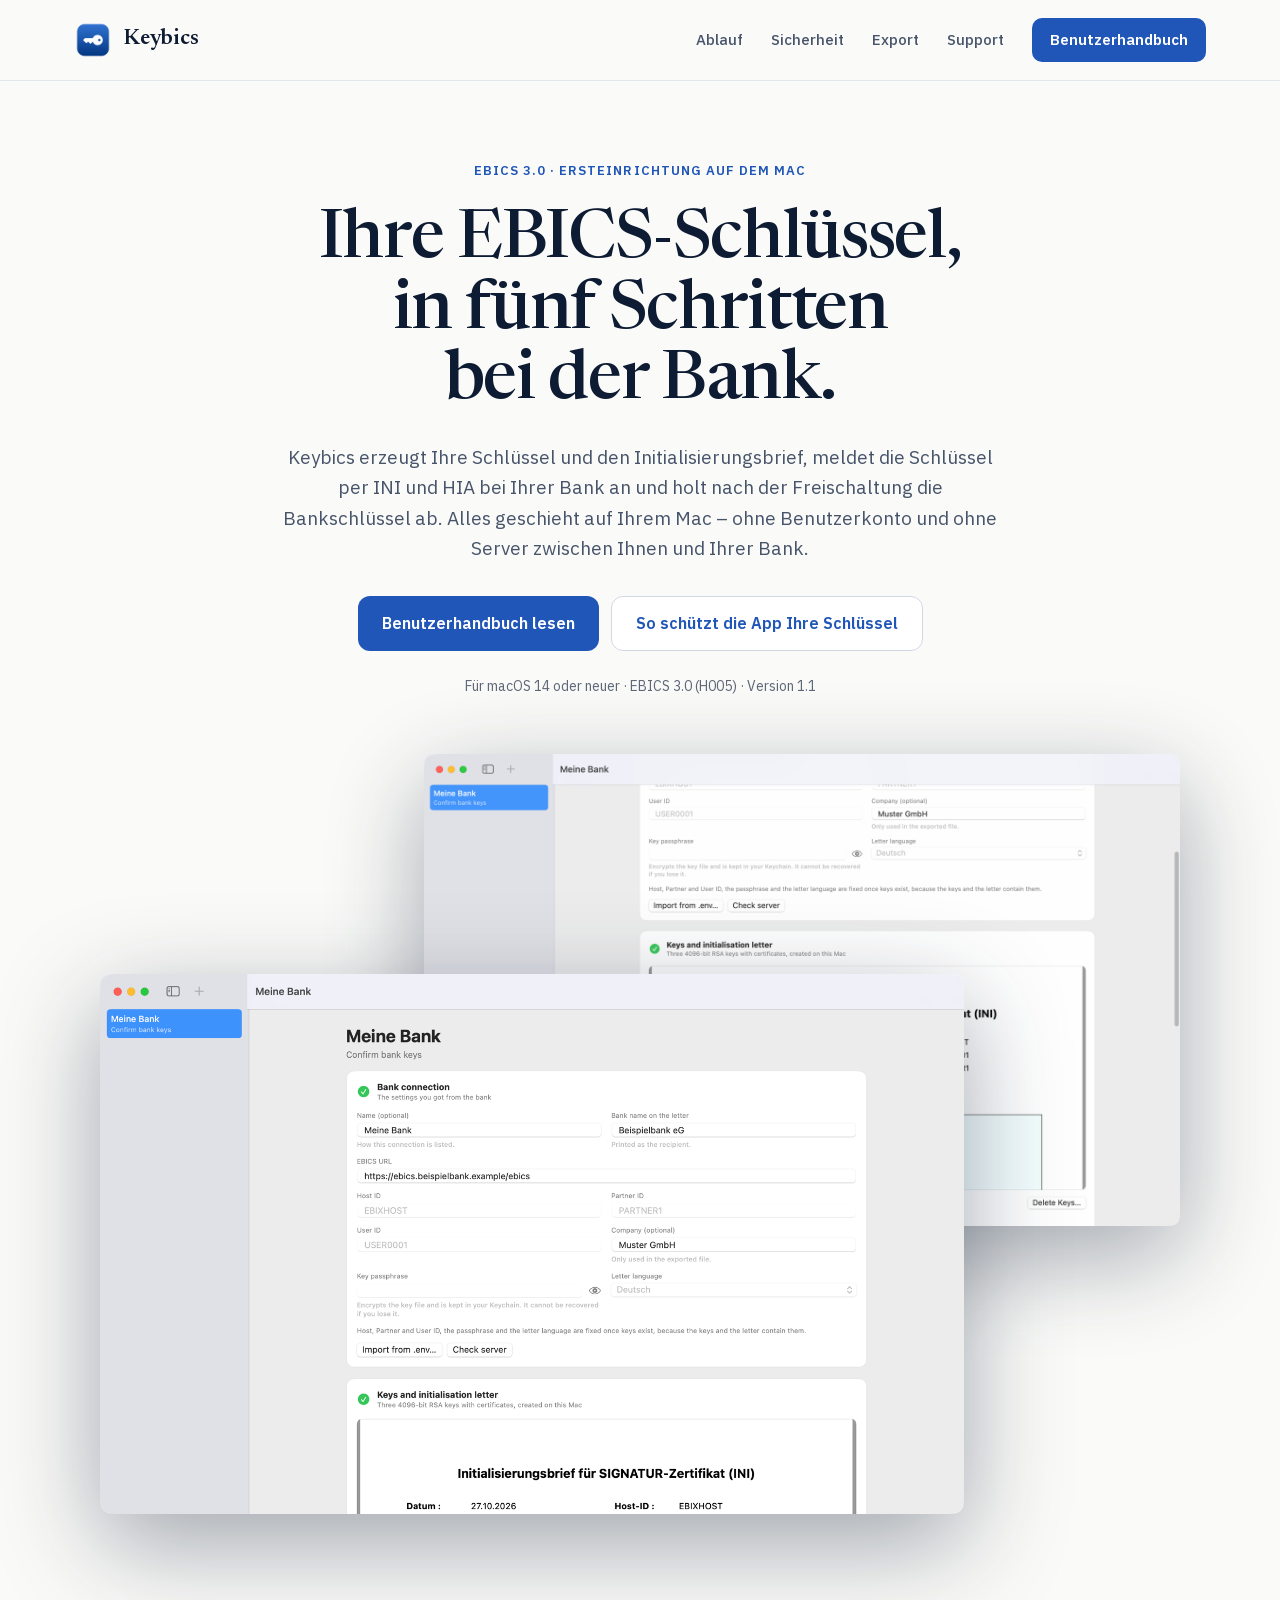
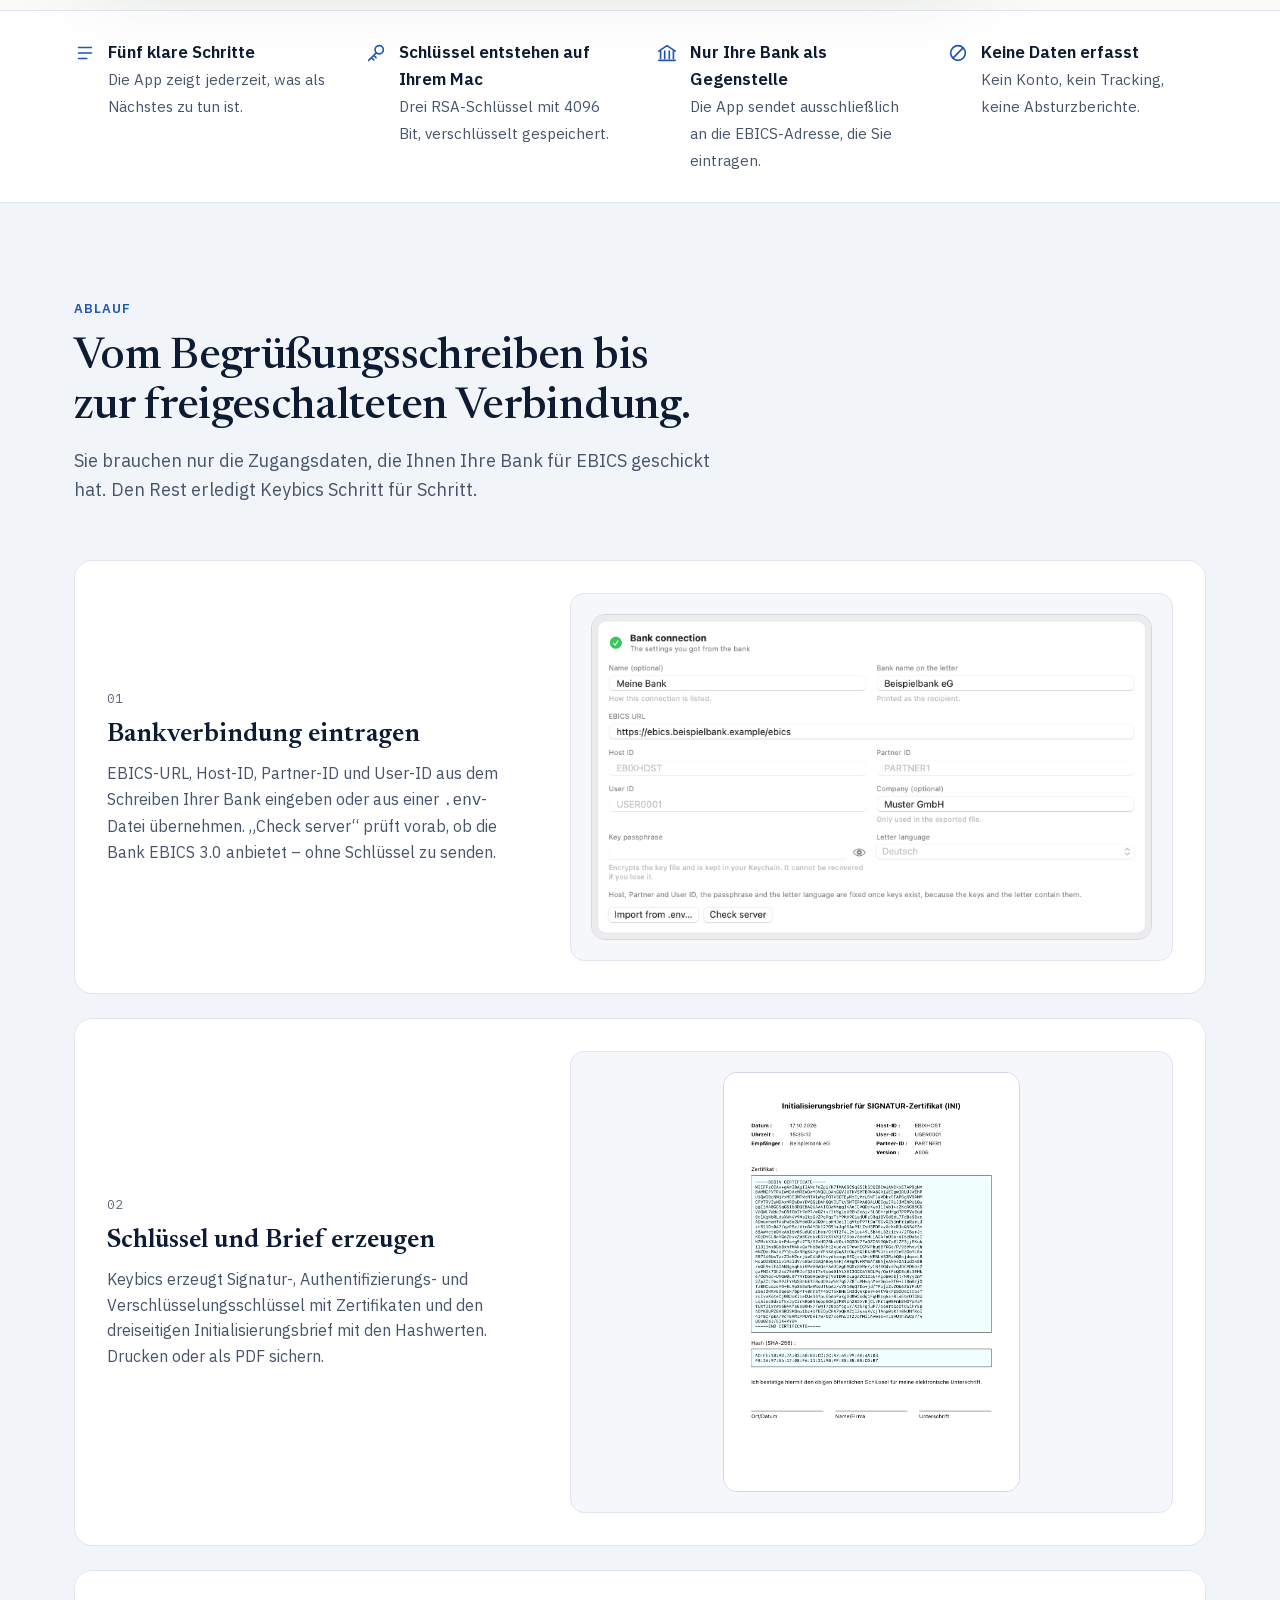
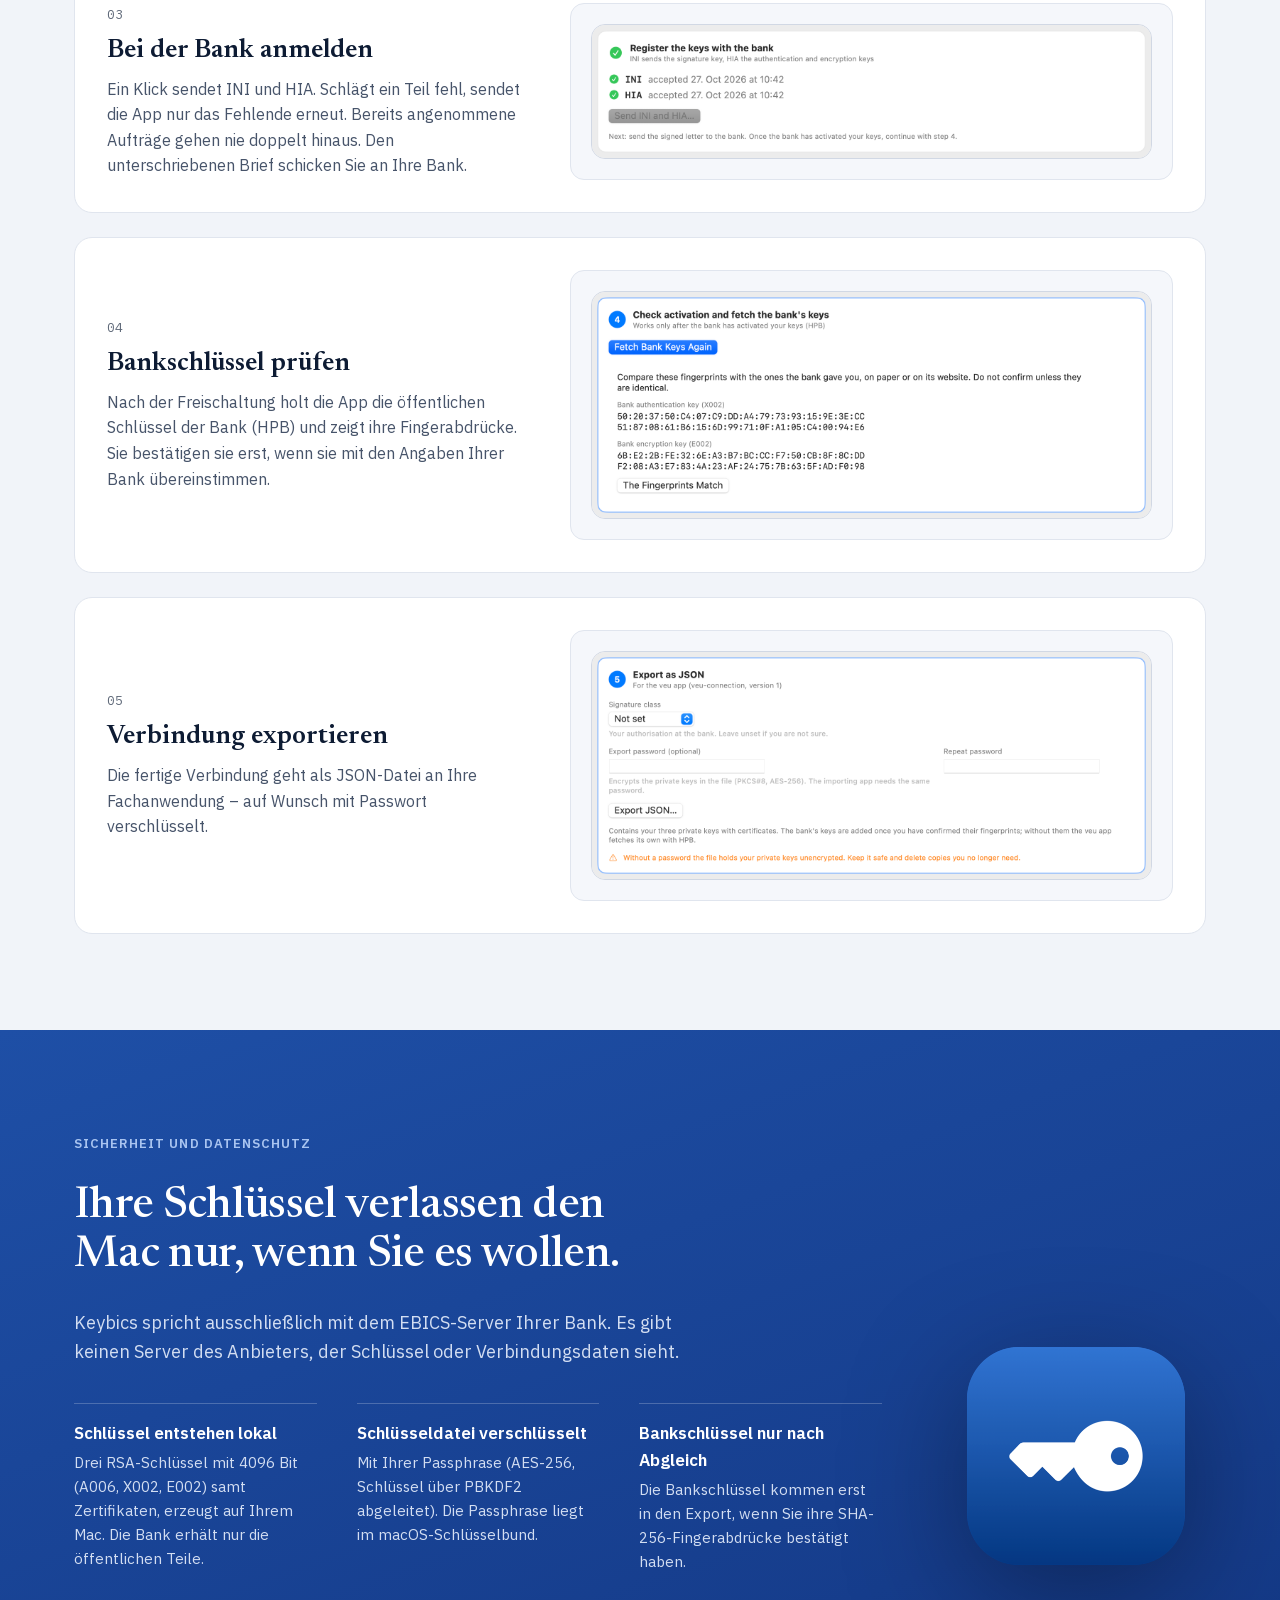
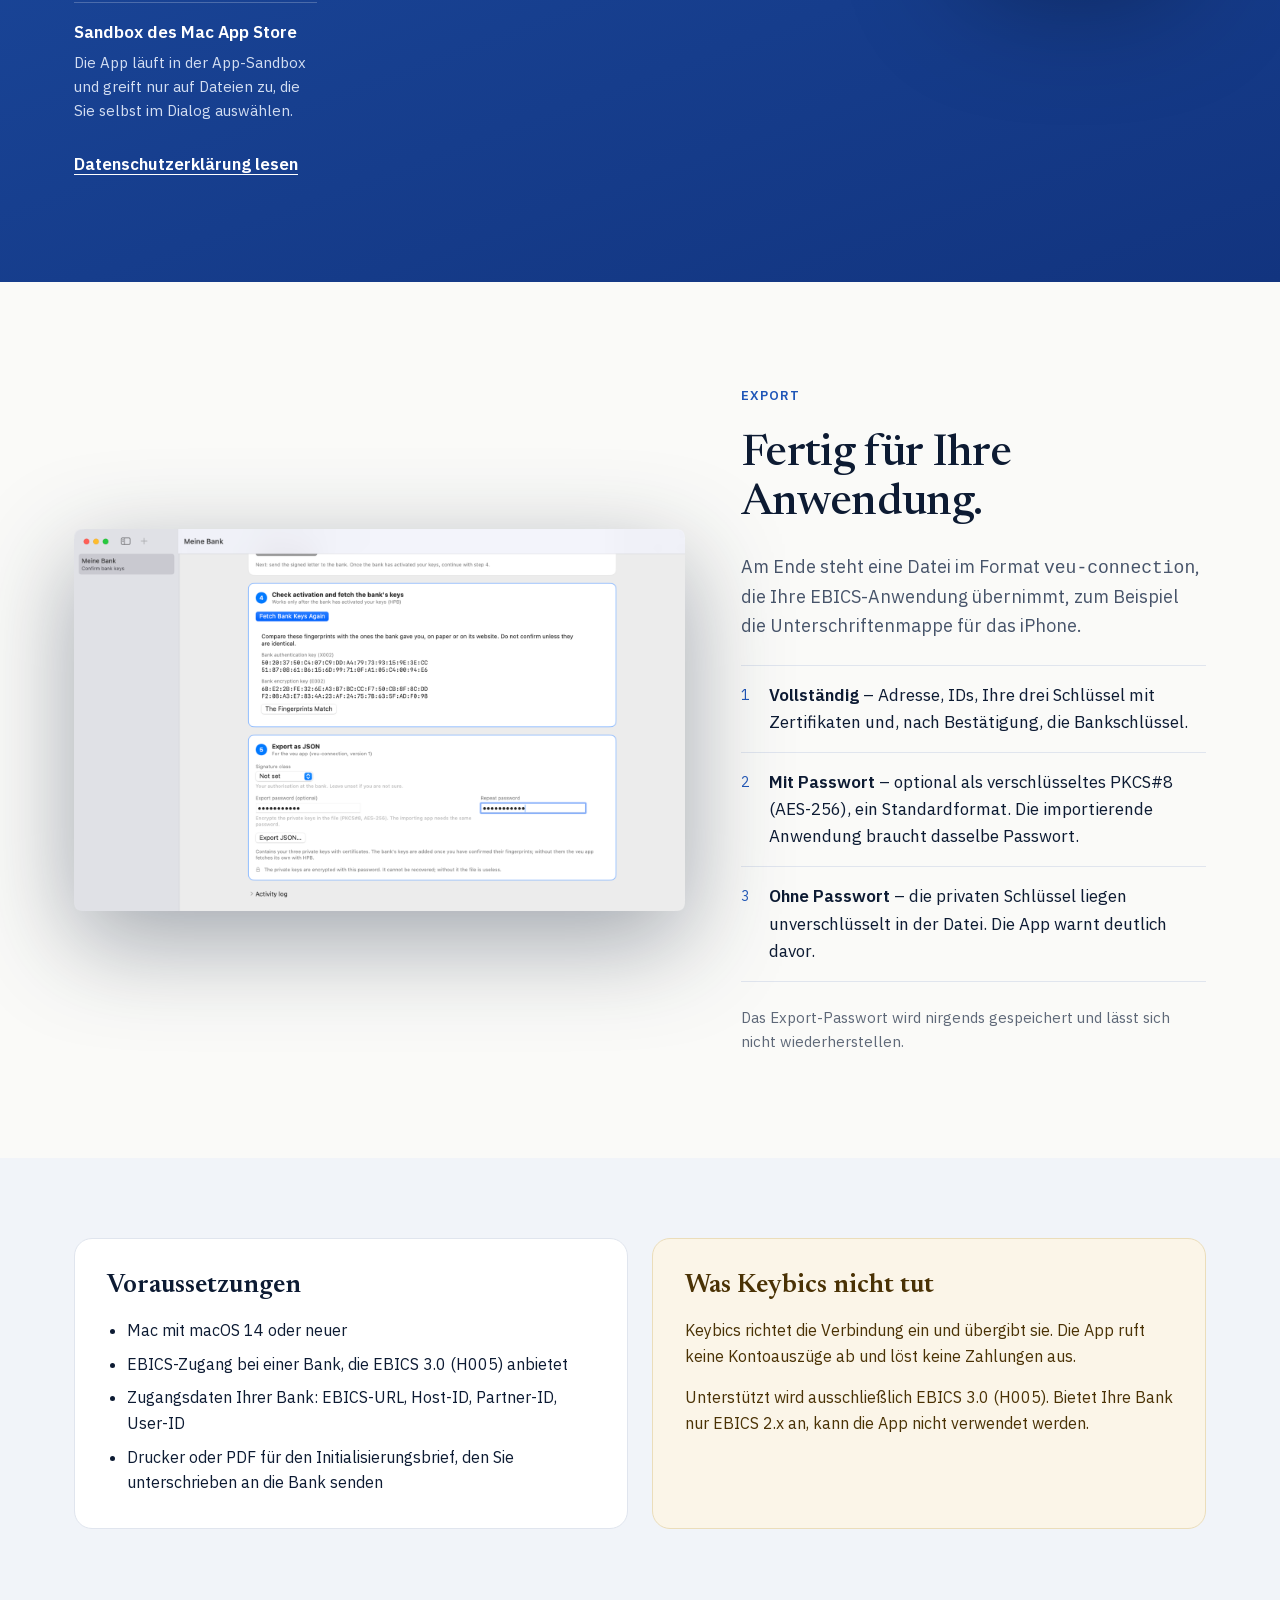
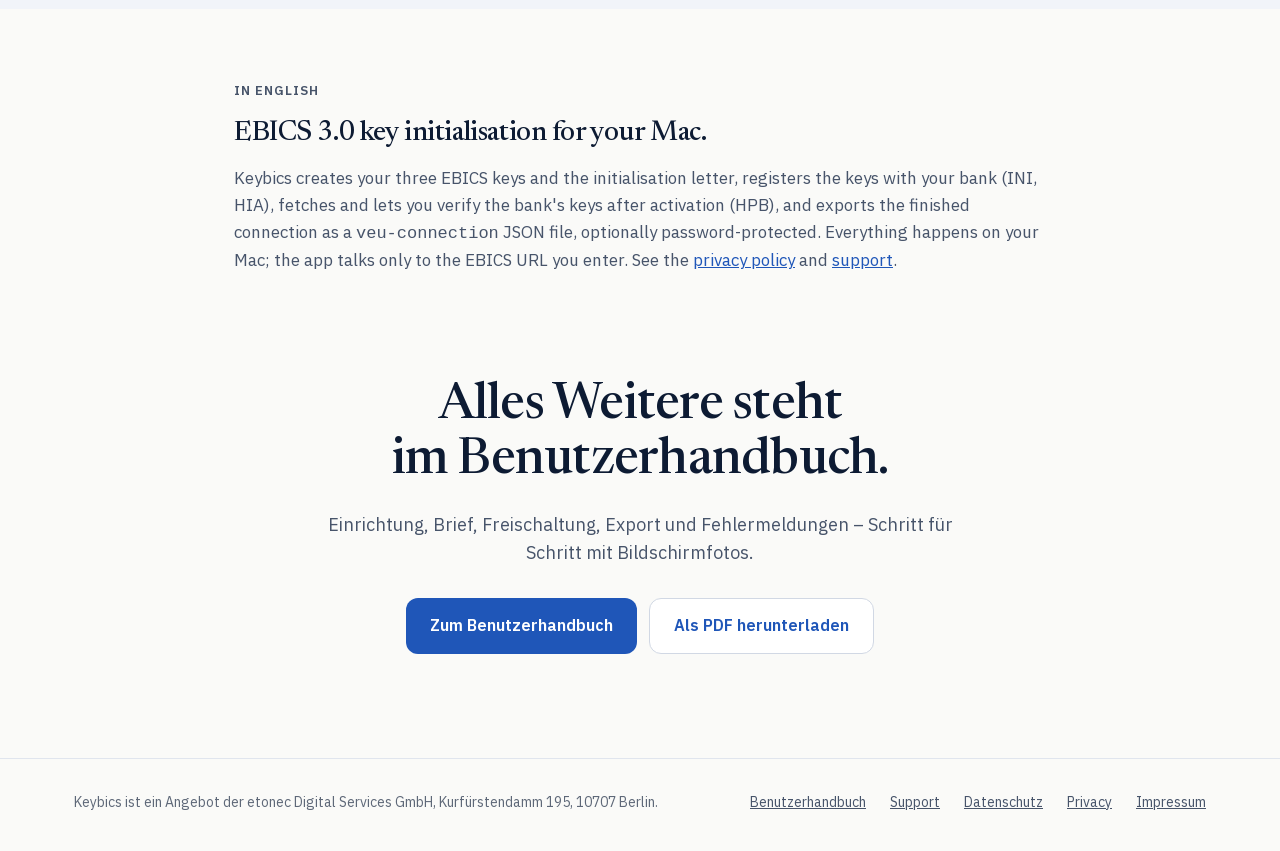
==== index.html @ 02a01c0b "Rename to Keybics, new landing page and handbook, etonec Digital Services GmbH - Hand-written landin" ====
<!doctype html>
<html lang="de">
<head>
<meta charset="utf-8">
<meta name="viewport" content="width=device-width, initial-scale=1">
<title>Keybics – EBICS-Schlüssel für Ihre Bank einrichten, auf dem Mac</title>
<meta name="description" content="Keybics richtet eine EBICS-3.0-Bankverbindung auf dem Mac ein: Schlüssel und Initialisierungsbrief erzeugen, INI und HIA senden, Bankschlüssel prüfen und die Verbindung exportieren. Ohne Benutzerkonto und ohne Anbieter-Server.">
<meta property="og:title" content="Keybics">
<meta property="og:description" content="EBICS-3.0-Schlüssel auf dem Mac einrichten – in fünf Schritten, ohne Server dazwischen.">
<meta property="og:type" content="website">
<meta property="og:image" content="images/fenster-verbindung.png">
<link rel="icon" type="image/png" href="images/icon-64.png">
<link rel="apple-touch-icon" href="images/icon-180.png">
<link rel="stylesheet" href="fonts/fonts.css">
<style>
/* Farben aus dem App-Icon (Verlauf #3274D6 → #12347F) und dem Benutzerhandbuch. */
:root {
  --bg: #FAFAF8; --bg-alt: #F1F4F9; --card: #FFFFFF; --card-inset: #F5F7FB;
  --fg: #0D1B33; --muted: #47546A; --subtle: #5E6878;
  --accent: #1F56B8; --accent-fg: #FFFFFF;
  --rule: #E0E5EE; --rule-strong: #D1D8E4;
  --band: #12347F; --band-2: #1E4FA6; --band-fg: #FFFFFF; --band-muted: #D3DEF2; --band-eyebrow: #A9C4F0;
  --warn-bg: #FBF5E8; --warn-border: #EBDDBA; --warn-fg: #4A3205;
  --shadow: rgba(13, 27, 51, 0.38);
  --display: "Newsreader", Georgia, "Times New Roman", serif;
  --body: "IBM Plex Sans", -apple-system, "Helvetica Neue", Arial, sans-serif;
  --mono: "IBM Plex Mono", ui-monospace, Menlo, monospace;
}
@media (prefers-color-scheme: dark) { :root:not([data-theme="light"]) {
  --bg: #0E131B; --bg-alt: #121A26; --card: #161E2A; --card-inset: #1A2331;
  --fg: #E7EAF0; --muted: #9BA6B7; --subtle: #8893A4;
  --accent: #8DB2F2; --accent-fg: #0D1B33;
  --rule: #263041; --rule-strong: #323D50;
  --band: #0F2350; --band-2: #16336F; --band-fg: #FFFFFF; --band-muted: #C3D0E6; --band-eyebrow: #8DB2F2;
  --warn-bg: #3A2F14; --warn-border: #574620; --warn-fg: #E8C87A;
  --shadow: rgba(0, 0, 0, 0.65); color-scheme: dark;
} }
:root[data-theme="dark"] {
  --bg: #0E131B; --bg-alt: #121A26; --card: #161E2A; --card-inset: #1A2331;
  --fg: #E7EAF0; --muted: #9BA6B7; --subtle: #8893A4;
  --accent: #8DB2F2; --accent-fg: #0D1B33;
  --rule: #263041; --rule-strong: #323D50;
  --band: #0F2350; --band-2: #16336F; --band-fg: #FFFFFF; --band-muted: #C3D0E6; --band-eyebrow: #8DB2F2;
  --warn-bg: #3A2F14; --warn-border: #574620; --warn-fg: #E8C87A;
  --shadow: rgba(0, 0, 0, 0.65); color-scheme: dark;
}
* { box-sizing: border-box; }
html { scroll-behavior: smooth; }
body { margin: 0; background: var(--bg); color: var(--fg); font-family: var(--body); font-size: 17px; line-height: 1.6; -webkit-font-smoothing: antialiased; }
a { color: var(--accent); }
img { max-width: 100%; height: auto; }
.wrap { max-width: 1180px; margin: 0 auto; padding-inline: 24px; }
.eyebrow { margin: 0; font-size: 13px; font-weight: 600; letter-spacing: .08em; text-transform: uppercase; color: var(--accent); }
h1, h2, h3 { font-family: var(--display); text-wrap: balance; margin: 0; }
h2 { font-weight: 500; font-size: clamp(30px, 3.6vw, 44px); line-height: 1.12; letter-spacing: -.015em; }
.lead { margin: 0; font-size: 18px; color: var(--muted); max-width: 36em; }
.btn { display: inline-flex; align-items: center; min-height: 52px; padding: 14px 24px; border-radius: 12px; font-weight: 600; font-size: 16px; text-decoration: none; }
.btn-primary { background: var(--accent); color: var(--accent-fg); }
.btn-primary:hover { filter: brightness(1.12); }
.btn-secondary { background: var(--card); color: var(--accent); border: 1px solid var(--rule-strong); }
.btn-secondary:hover { border-color: var(--accent); }
.window { display: block; width: 100%; filter: drop-shadow(0 30px 50px var(--shadow)); }
.frame { display: block; width: 100%; border-radius: 14px; border: 1px solid var(--rule-strong); background: var(--card); }

/* Kopfzeile */
.site-header { border-bottom: 1px solid var(--rule); }
.site-header .wrap { display: flex; flex-wrap: wrap; align-items: center; justify-content: space-between; gap: 12px 32px; padding-block: 18px; }
.brand { display: flex; align-items: center; gap: 12px; text-decoration: none; color: var(--fg); font-family: var(--display); font-weight: 600; font-size: 22px; letter-spacing: -.01em; }
.brand img { width: 38px; height: 38px; }
.site-nav { display: flex; flex-wrap: wrap; align-items: center; gap: 8px 28px; font-size: 15px; font-weight: 500; }
.site-nav a { color: var(--muted); text-decoration: none; }
.site-nav a:hover { color: var(--fg); }
.site-nav .btn { min-height: 44px; padding: 10px 18px; border-radius: 10px; font-size: 15px; color: var(--accent-fg); }

/* Einstieg */
.hero .wrap { display: flex; flex-direction: column; align-items: center; text-align: center; gap: 56px; padding-block: 80px 96px; }
.hero-text { display: flex; flex-direction: column; align-items: center; gap: 24px; width: 100%; max-width: 820px; min-width: 0; }
.hero h1 { font-weight: 500; font-size: clamp(34px, 5.6vw, 68px); overflow-wrap: break-word; hyphens: auto; line-height: 1.04; letter-spacing: -.02em; }
.hero .lead { font-size: 19px; max-width: 38em; }
.actions { display: flex; flex-wrap: wrap; justify-content: center; gap: 12px; padding-top: 8px; }
.meta { margin: 0; font-size: 14px; color: var(--subtle); }
.windows { position: relative; width: 100%; max-width: 1080px; aspect-ratio: 1080 / 760; }
.windows img { position: absolute; }
.windows .back { right: 0; top: 0; width: 70%; opacity: .97; }
.windows .front { left: 0; bottom: 0; width: 80%; }

/* Vorteile */
.facts { background: var(--card); border-block: 1px solid var(--rule); }
.facts .wrap { display: grid; grid-template-columns: repeat(auto-fit, minmax(220px, 1fr)); gap: 20px 32px; padding-block: 28px; }
.fact { display: flex; gap: 12px; align-items: flex-start; }
.fact svg { flex: none; margin-top: 3px; color: var(--accent); }
.fact strong { display: block; font-weight: 600; }
.fact span { font-size: 15px; color: var(--muted); }

/* Ablauf */
.steps { background: var(--bg-alt); }
.steps .wrap { display: flex; flex-direction: column; gap: 56px; padding-block: 96px; }
.section-head { display: flex; flex-direction: column; gap: 14px; max-width: 680px; }
.step-list { display: flex; flex-direction: column; gap: 24px; margin: 0; padding: 0; list-style: none; }
.step { display: flex; flex-wrap: wrap; gap: 28px 48px; align-items: center; background: var(--card); border: 1px solid var(--rule); border-radius: 18px; padding: 32px; }
.step-text { flex: 1 1 300px; min-width: 0; display: flex; flex-direction: column; gap: 10px; }
.step-num { font-family: var(--mono); font-size: 13px; color: var(--subtle); }
.step h3 { font-weight: 600; font-size: 26px; line-height: 1.2; }
.step p { margin: 0; color: var(--muted); font-size: 16px; }
.step-shot { flex: 1.6 1 420px; min-width: 0; background: var(--card-inset); border: 1px solid var(--rule); border-radius: 14px; padding: 20px; }
.step-shot.portrait { display: flex; justify-content: center; }
.step-shot.portrait img { max-height: 420px; width: auto; }

/* Sicherheit */
.security { background: linear-gradient(160deg, var(--band-2), var(--band)); color: var(--band-fg); }
.security .wrap { display: flex; flex-wrap: wrap; align-items: center; gap: 64px; padding-block: 104px; }
.security .eyebrow { color: var(--band-eyebrow); }
.security .lead { color: var(--band-muted); }
.security-text { flex: 1 1 560px; min-width: 0; display: flex; flex-direction: column; gap: 28px; }
.points { display: grid; grid-template-columns: repeat(auto-fit, minmax(240px, 1fr)); gap: 28px 40px; padding-top: 8px; }
.points div { border-top: 1px solid rgba(255, 255, 255, .22); padding-top: 16px; }
.points strong { display: block; font-weight: 600; font-size: 17px; }
.points span { display: block; font-size: 15px; color: var(--band-muted); padding-top: 4px; }
.security a { color: var(--band-fg); font-weight: 600; text-underline-offset: 4px; }
.emblem { flex: 0 1 260px; min-width: 0; margin: 0 auto; }
.emblem img { display: block; width: 100%; max-width: 260px; filter: drop-shadow(0 30px 60px rgba(0, 0, 0, .35)); }

/* Export */
.export .wrap { display: flex; flex-wrap: wrap-reverse; align-items: center; gap: 56px; padding-block: 104px; }
.export-text { flex: 1 1 400px; min-width: 0; display: flex; flex-direction: column; gap: 24px; }
.export-visual { flex: 1.4 1 520px; min-width: 0; }
.list { margin: 0; padding: 0; list-style: none; border-top: 1px solid var(--rule); }
.list li { display: flex; gap: 20px; padding: 16px 0; border-bottom: 1px solid var(--rule); }
.list li > span:first-child { font-family: var(--mono); font-size: 14px; color: var(--accent); padding-top: 2px; }
.list strong { font-weight: 600; }
.note { margin: 0; font-size: 15px; color: var(--subtle); }

/* Stand */
.status { background: var(--bg-alt); }
.status .wrap { display: grid; grid-template-columns: repeat(auto-fit, minmax(320px, 1fr)); gap: 24px; padding-block: 80px; }
.box { background: var(--card); border: 1px solid var(--rule); border-radius: 18px; padding: 32px; display: flex; flex-direction: column; gap: 16px; }
.box h2 { font-weight: 600; font-size: 26px; line-height: 1.2; letter-spacing: 0; }
.box ul { margin: 0; padding-left: 20px; display: flex; flex-direction: column; gap: 8px; font-size: 16px; }
.box p { margin: 0; font-size: 16px; }
.box.warn { background: var(--warn-bg); border-color: var(--warn-border); color: var(--warn-fg); }

/* English */
.english .wrap { display: flex; flex-direction: column; gap: 16px; padding-block: 72px 0; max-width: 860px; }
.english h2 { font-size: 28px; }
.english p { margin: 0; color: var(--muted); }

/* Abschluss */
.closing .wrap { display: flex; flex-direction: column; align-items: center; text-align: center; gap: 22px; padding-block: 104px; }
.closing h2 { font-size: clamp(30px, 4vw, 50px); line-height: 1.1; max-width: 18em; }

/* Fußzeile */
.site-footer { border-top: 1px solid var(--rule); }
.site-footer .wrap { display: flex; flex-wrap: wrap; justify-content: space-between; gap: 16px 32px; padding-block: 32px 40px; font-size: 14px; color: var(--subtle); }
.site-footer nav { display: flex; flex-wrap: wrap; gap: 8px 24px; }
.site-footer a { color: var(--muted); }

@media (max-width: 560px) {
  .hero .wrap { padding-block: 48px 64px; }
  .steps .wrap, .security .wrap, .export .wrap, .closing .wrap { padding-block: 72px; }
  .step { padding: 22px; }
  .step-shot { padding: 12px; }
  .windows { aspect-ratio: auto; }
  .windows .back { display: none; }
  .windows .front { position: static; width: 100%; }
}
</style>
</head>
<body>

<header class="site-header">
<div class="wrap">
<a class="brand" href="#top"><img src="images/icon-180.png" width="38" height="38" alt="">Keybics</a>
<nav class="site-nav" aria-label="Hauptnavigation">
<a href="#ablauf">Ablauf</a>
<a href="#sicherheit">Sicherheit</a>
<a href="#export">Export</a>
<a href="support.html">Support</a>
<a class="btn btn-primary" href="benutzerhandbuch.html">Benutzerhandbuch</a>
</nav>
</div>
</header>

<main id="top">

<section class="hero">
<div class="wrap">
<div class="hero-text">
<p class="eyebrow">EBICS 3.0 · Ersteinrichtung auf dem Mac</p>
<h1>Ihre EBICS-Schlüssel, in fünf Schritten bei der Bank.</h1>
<p class="lead">Keybics erzeugt Ihre Schlüssel und den Initialisierungsbrief, meldet die Schlüssel per INI und HIA bei Ihrer Bank an und holt nach der Freischaltung die Bankschlüssel ab. Alles geschieht auf Ihrem Mac – ohne Benutzerkonto und ohne Server zwischen Ihnen und Ihrer Bank.</p>
<div class="actions">
<a class="btn btn-primary" href="benutzerhandbuch.html">Benutzerhandbuch lesen</a>
<a class="btn btn-secondary" href="#sicherheit">So schützt die App Ihre Schlüssel</a>
</div>
<p class="meta">Für macOS 14 oder neuer · EBICS 3.0 (H005) · Version 1.1</p>
</div>
<div class="windows">
<img class="window back" src="images/fenster-brief.png" width="1600" height="1000" alt="Keybics mit der Vorschau des Initialisierungsbriefs">
<img class="window front" src="images/fenster-verbindung.png" width="1600" height="1000" alt="Keybics: Bankverbindung mit EBICS-URL, Host-ID, Partner-ID und User-ID">
</div>
</div>
</section>

<section class="facts" aria-label="Kurz gesagt">
<div class="wrap">
<div class="fact">
<svg width="22" height="22" viewBox="0 0 24 24" aria-hidden="true"><path d="M5 6h14M5 12h14M5 18h9" fill="none" stroke="currentColor" stroke-width="1.8" stroke-linecap="round"/></svg>
<div><strong>Fünf klare Schritte</strong><span>Die App zeigt jederzeit, was als Nächstes zu tun ist.</span></div>
</div>
<div class="fact">
<svg width="22" height="22" viewBox="0 0 24 24" aria-hidden="true"><circle cx="15.5" cy="8.5" r="4.5" fill="none" stroke="currentColor" stroke-width="1.8"/><path d="M12.3 11.7 4 20M7 17l2.5 2.5M9.5 14.5 12 17" fill="none" stroke="currentColor" stroke-width="1.8" stroke-linecap="round"/></svg>
<div><strong>Schlüssel entstehen auf Ihrem Mac</strong><span>Drei RSA-Schlüssel mit 4096 Bit, verschlüsselt gespeichert.</span></div>
</div>
<div class="fact">
<svg width="22" height="22" viewBox="0 0 24 24" aria-hidden="true"><path d="M3 10 12 4l9 6M5 10v8M9.5 10v8M14.5 10v8M19 10v8M3 20h18" fill="none" stroke="currentColor" stroke-width="1.8" stroke-linecap="round" stroke-linejoin="round"/></svg>
<div><strong>Nur Ihre Bank als Gegenstelle</strong><span>Die App sendet ausschließlich an die EBICS-Adresse, die Sie eintragen.</span></div>
</div>
<div class="fact">
<svg width="22" height="22" viewBox="0 0 24 24" aria-hidden="true"><circle cx="12" cy="12" r="8" fill="none" stroke="currentColor" stroke-width="1.8"/><path d="M6.5 17.5l11-11" stroke="currentColor" stroke-width="1.8" stroke-linecap="round"/></svg>
<div><strong>Keine Daten erfasst</strong><span>Kein Konto, kein Tracking, keine Absturzberichte.</span></div>
</div>
</div>
</section>

<section class="steps" id="ablauf">
<div class="wrap">
<div class="section-head">
<p class="eyebrow">Ablauf</p>
<h2>Vom Begrüßungsschreiben bis zur freigeschalteten Verbindung.</h2>
<p class="lead">Sie brauchen nur die Zugangsdaten, die Ihnen Ihre Bank für EBICS geschickt hat. Den Rest erledigt Keybics Schritt für Schritt.</p>
</div>
<ol class="step-list">
<li class="step">
<div class="step-text">
<div class="step-num">01</div>
<h3>Bankverbindung eintragen</h3>
<p>EBICS-URL, Host-ID, Partner-ID und User-ID aus dem Schreiben Ihrer Bank eingeben oder aus einer <code>.env</code>-Datei übernehmen. „Check server“ prüft vorab, ob die Bank EBICS 3.0 anbietet – ohne Schlüssel zu senden.</p>
</div>
<div class="step-shot"><img class="frame" src="img/schritt1-verbindung.png" width="1574" height="912" loading="lazy" alt="Schritt 1: Bankverbindung mit den Zugangsdaten"></div>
</li>
<li class="step">
<div class="step-text">
<div class="step-num">02</div>
<h3>Schlüssel und Brief erzeugen</h3>
<p>Keybics erzeugt Signatur-, Authentifizierungs- und Verschlüsselungsschlüssel mit Zertifikaten und den dreiseitigen Initialisierungsbrief mit den Hashwerten. Drucken oder als PDF sichern.</p>
</div>
<div class="step-shot portrait"><img class="frame" src="img/brief.png" width="989" height="1400" loading="lazy" alt="Initialisierungsbrief für das Signatur-Zertifikat (INI)"></div>
</li>
<li class="step">
<div class="step-text">
<div class="step-num">03</div>
<h3>Bei der Bank anmelden</h3>
<p>Ein Klick sendet INI und HIA. Schlägt ein Teil fehl, sendet die App nur das Fehlende erneut. Bereits angenommene Aufträge gehen nie doppelt hinaus. Den unterschriebenen Brief schicken Sie an Ihre Bank.</p>
</div>
<div class="step-shot"><img class="frame" src="img/schritt3-registrieren.png" width="1574" height="374" loading="lazy" alt="Schritt 3: INI und HIA von der Bank angenommen"></div>
</li>
<li class="step">
<div class="step-text">
<div class="step-num">04</div>
<h3>Bankschlüssel prüfen</h3>
<p>Nach der Freischaltung holt die App die öffentlichen Schlüssel der Bank (HPB) und zeigt ihre Fingerabdrücke. Sie bestätigen sie erst, wenn sie mit den Angaben Ihrer Bank übereinstimmen.</p>
</div>
<div class="step-shot"><img class="frame" src="img/schritt4-bankschluessel.png" width="1574" height="634" loading="lazy" alt="Schritt 4: Fingerabdrücke der Bankschlüssel"></div>
</li>
<li class="step">
<div class="step-text">
<div class="step-num">05</div>
<h3>Verbindung exportieren</h3>
<p>Die fertige Verbindung geht als JSON-Datei an Ihre Fachanwendung – auf Wunsch mit Passwort verschlüsselt.</p>
</div>
<div class="step-shot"><img class="frame" src="img/schritt5-export.png" width="1574" height="640" loading="lazy" alt="Schritt 5: Export als JSON mit optionalem Passwort"></div>
</li>
</ol>
</div>
</section>

<section class="security" id="sicherheit">
<div class="wrap">
<div class="security-text">
<p class="eyebrow">Sicherheit und Datenschutz</p>
<h2>Ihre Schlüssel verlassen den Mac nur, wenn Sie es wollen.</h2>
<p class="lead">Keybics spricht ausschließlich mit dem EBICS-Server Ihrer Bank. Es gibt keinen Server des Anbieters, der Schlüssel oder Verbindungsdaten sieht.</p>
<div class="points">
<div><strong>Schlüssel entstehen lokal</strong><span>Drei RSA-Schlüssel mit 4096 Bit (A006, X002, E002) samt Zertifikaten, erzeugt auf Ihrem Mac. Die Bank erhält nur die öffentlichen Teile.</span></div>
<div><strong>Schlüsseldatei verschlüsselt</strong><span>Mit Ihrer Passphrase (AES-256, Schlüssel über PBKDF2 abgeleitet). Die Passphrase liegt im macOS-Schlüsselbund.</span></div>
<div><strong>Bankschlüssel nur nach Abgleich</strong><span>Die Bankschlüssel kommen erst in den Export, wenn Sie ihre SHA-256-Fingerabdrücke bestätigt haben.</span></div>
<div><strong>Sandbox des Mac App Store</strong><span>Die App läuft in der App-Sandbox und greift nur auf Dateien zu, die Sie selbst im Dialog auswählen.</span></div>
</div>
<a href="datenschutz.html">Datenschutzerklärung lesen</a>
</div>
<div class="emblem"><img src="images/icon-512.png" width="512" height="512" alt=""></div>
</div>
</section>

<section class="export" id="export">
<div class="wrap">
<div class="export-visual"><img class="window" src="images/fenster-export.png" width="1600" height="1000" loading="lazy" alt="Export als JSON mit gesetztem Export-Passwort"></div>
<div class="export-text">
<p class="eyebrow">Export</p>
<h2>Fertig für Ihre Anwendung.</h2>
<p class="lead">Am Ende steht eine Datei im Format <code>veu-connection</code>, die Ihre EBICS-Anwendung übernimmt, zum Beispiel die Unterschriftenmappe für das iPhone.</p>
<ul class="list">
<li><span>1</span><span><strong>Vollständig</strong> – Adresse, IDs, Ihre drei Schlüssel mit Zertifikaten und, nach Bestätigung, die Bankschlüssel.</span></li>
<li><span>2</span><span><strong>Mit Passwort</strong> – optional als verschlüsseltes PKCS#8 (AES-256), ein Standardformat. Die importierende Anwendung braucht dasselbe Passwort.</span></li>
<li><span>3</span><span><strong>Ohne Passwort</strong> – die privaten Schlüssel liegen unverschlüsselt in der Datei. Die App warnt deutlich davor.</span></li>
</ul>
<p class="note">Das Export-Passwort wird nirgends gespeichert und lässt sich nicht wiederherstellen.</p>
</div>
</div>
</section>

<section class="status" aria-label="Voraussetzungen und Funktionsumfang">
<div class="wrap">
<div class="box">
<h2>Voraussetzungen</h2>
<ul>
<li>Mac mit macOS 14 oder neuer</li>
<li>EBICS-Zugang bei einer Bank, die EBICS 3.0 (H005) anbietet</li>
<li>Zugangsdaten Ihrer Bank: EBICS-URL, Host-ID, Partner-ID, User-ID</li>
<li>Drucker oder PDF für den Initialisierungsbrief, den Sie unterschrieben an die Bank senden</li>
</ul>
</div>
<div class="box warn">
<h2>Was Keybics nicht tut</h2>
<p>Keybics richtet die Verbindung ein und übergibt sie. Die App ruft keine Kontoauszüge ab und löst keine Zahlungen aus.</p>
<p>Unterstützt wird ausschließlich EBICS 3.0 (H005). Bietet Ihre Bank nur EBICS 2.x an, kann die App nicht verwendet werden.</p>
</div>
</div>
</section>

<section class="english" lang="en" aria-label="In English">
<div class="wrap">
<p class="eyebrow">In English</p>
<h2>EBICS 3.0 key initialisation for your Mac.</h2>
<p>Keybics creates your three EBICS keys and the initialisation letter, registers the keys with your bank (INI, HIA), fetches and lets you verify the bank's keys after activation (HPB), and exports the finished connection as a <code>veu-connection</code> JSON file, optionally password-protected. Everything happens on your Mac; the app talks only to the EBICS URL you enter. See the <a href="privacy.html">privacy policy</a> and <a href="support.html">support</a>.</p>
</div>
</section>

<section class="closing">
<div class="wrap">
<h2>Alles Weitere steht im Benutzerhandbuch.</h2>
<p class="lead">Einrichtung, Brief, Freischaltung, Export und Fehlermeldungen – Schritt für Schritt mit Bildschirmfotos.</p>
<div class="actions">
<a class="btn btn-primary" href="benutzerhandbuch.html">Zum Benutzerhandbuch</a>
<a class="btn btn-secondary" href="Keybics-Benutzerhandbuch.pdf">Als PDF herunterladen</a>
</div>
</div>
</section>

</main>

<footer class="site-footer">
<div class="wrap">
<div>Keybics ist ein Angebot der etonec Digital Services GmbH, Kurfürstendamm 195, 10707 Berlin.</div>
<nav aria-label="Rechtliches">
<a href="benutzerhandbuch.html">Benutzerhandbuch</a>
<a href="support.html">Support</a>
<a href="datenschutz.html">Datenschutz</a>
<a href="privacy.html">Privacy</a>
<a href="impressum.html">Impressum</a>
</nav>
</div>
</footer>

</body>
</html>
---- fonts/fonts.css ----
/* Self-hosted, Latin subset (SIL Open Font License). No requests to Google. */
@font-face { font-family: "IBM Plex Sans"; font-style: normal; font-weight: 400 600; font-display: swap; src: url(plex-sans.woff2) format("woff2"); unicode-range: U+0000-00FF,U+0131,U+0152-0153,U+02BB-02BC,U+02C6,U+02DA,U+02DC,U+0304,U+0308,U+0329,U+2000-206F,U+20AC,U+2122,U+2191,U+2193,U+2212,U+2215,U+FEFF,U+FFFD; }
@font-face { font-family: "IBM Plex Mono"; font-style: normal; font-weight: 400; font-display: swap; src: url(plex-mono-400.woff2) format("woff2"); unicode-range: U+0000-00FF,U+0131,U+0152-0153,U+02BB-02BC,U+02C6,U+02DA,U+02DC,U+0304,U+0308,U+0329,U+2000-206F,U+20AC,U+2122,U+2191,U+2193,U+2212,U+2215,U+FEFF,U+FFFD; }
@font-face { font-family: "IBM Plex Mono"; font-style: normal; font-weight: 500; font-display: swap; src: url(plex-mono-500.woff2) format("woff2"); unicode-range: U+0000-00FF,U+0131,U+0152-0153,U+02BB-02BC,U+02C6,U+02DA,U+02DC,U+0304,U+0308,U+0329,U+2000-206F,U+20AC,U+2122,U+2191,U+2193,U+2212,U+2215,U+FEFF,U+FFFD; }
@font-face { font-family: "Newsreader"; font-style: normal; font-weight: 500 600; font-display: swap; src: url(newsreader.woff2) format("woff2"); unicode-range: U+0000-00FF,U+0131,U+0152-0153,U+02BB-02BC,U+02C6,U+02DA,U+02DC,U+0304,U+0308,U+0329,U+2000-206F,U+20AC,U+2122,U+2191,U+2193,U+2212,U+2215,U+FEFF,U+FFFD; }
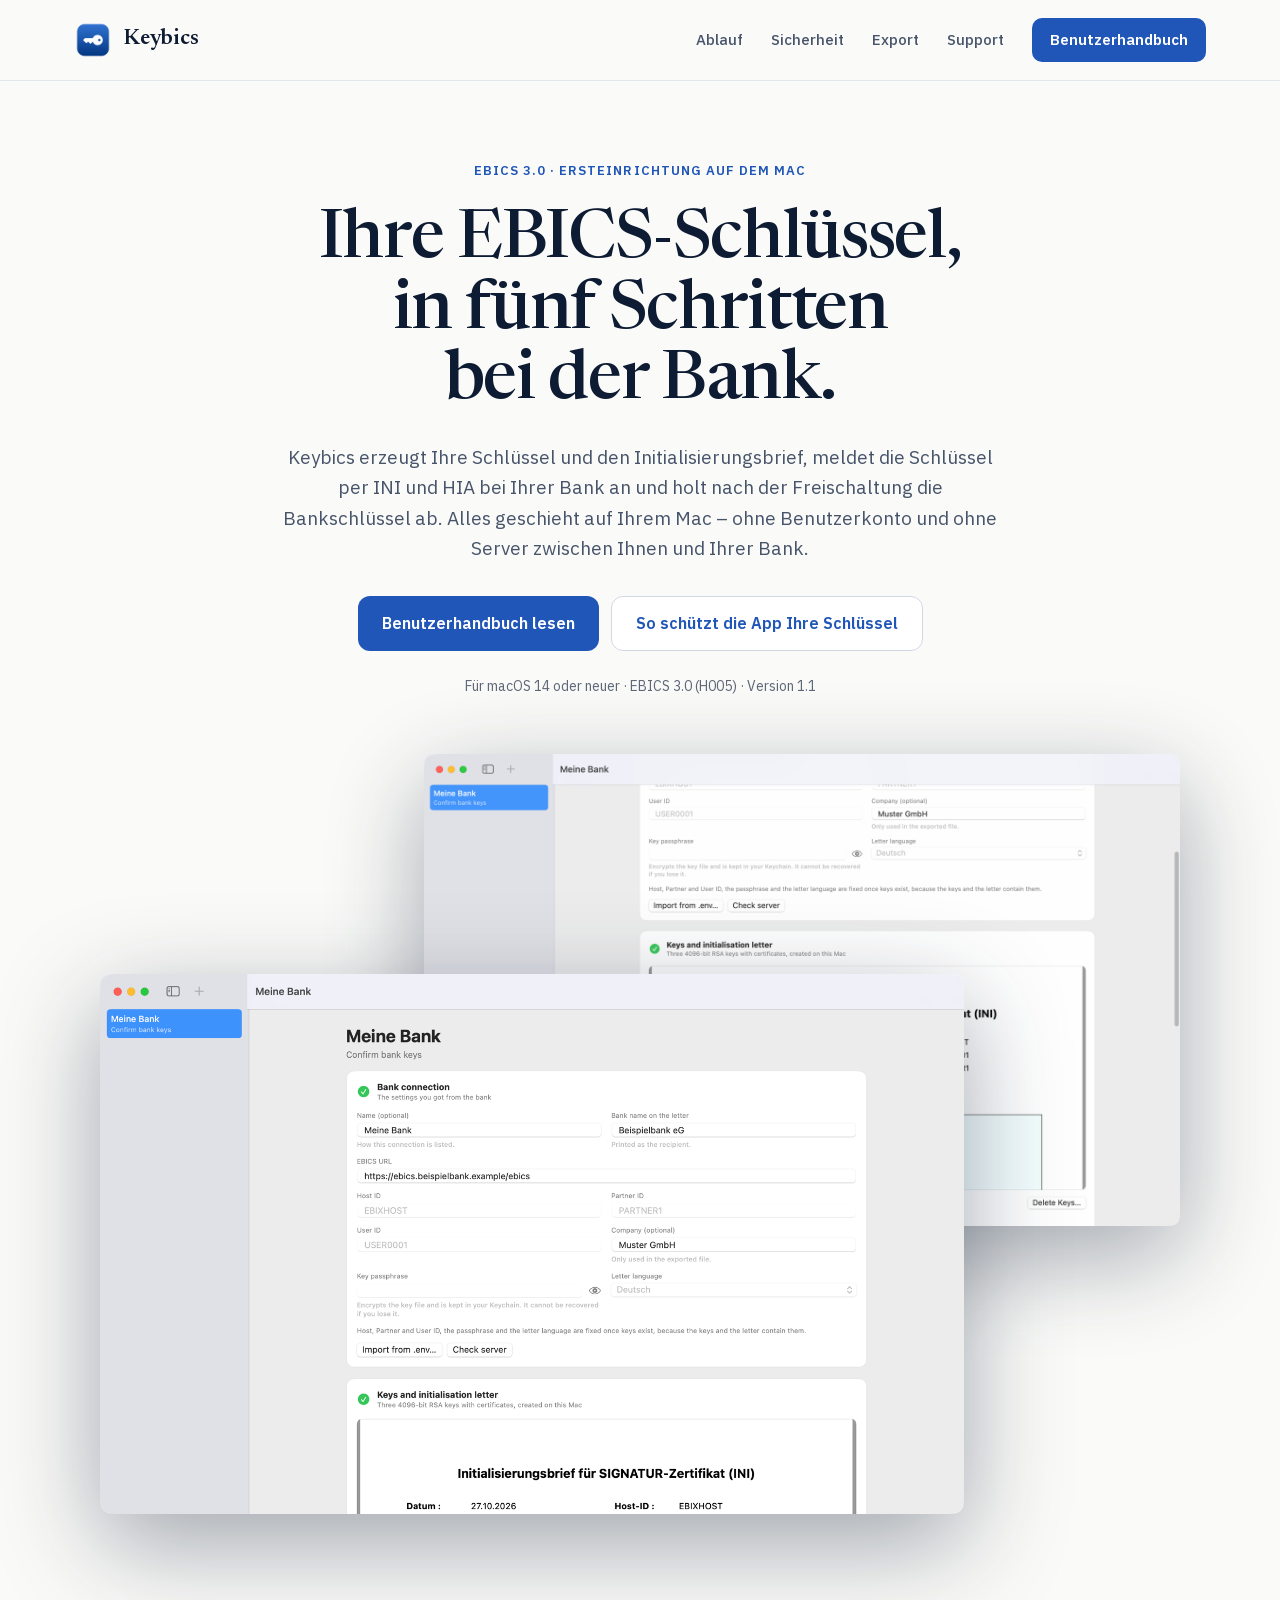
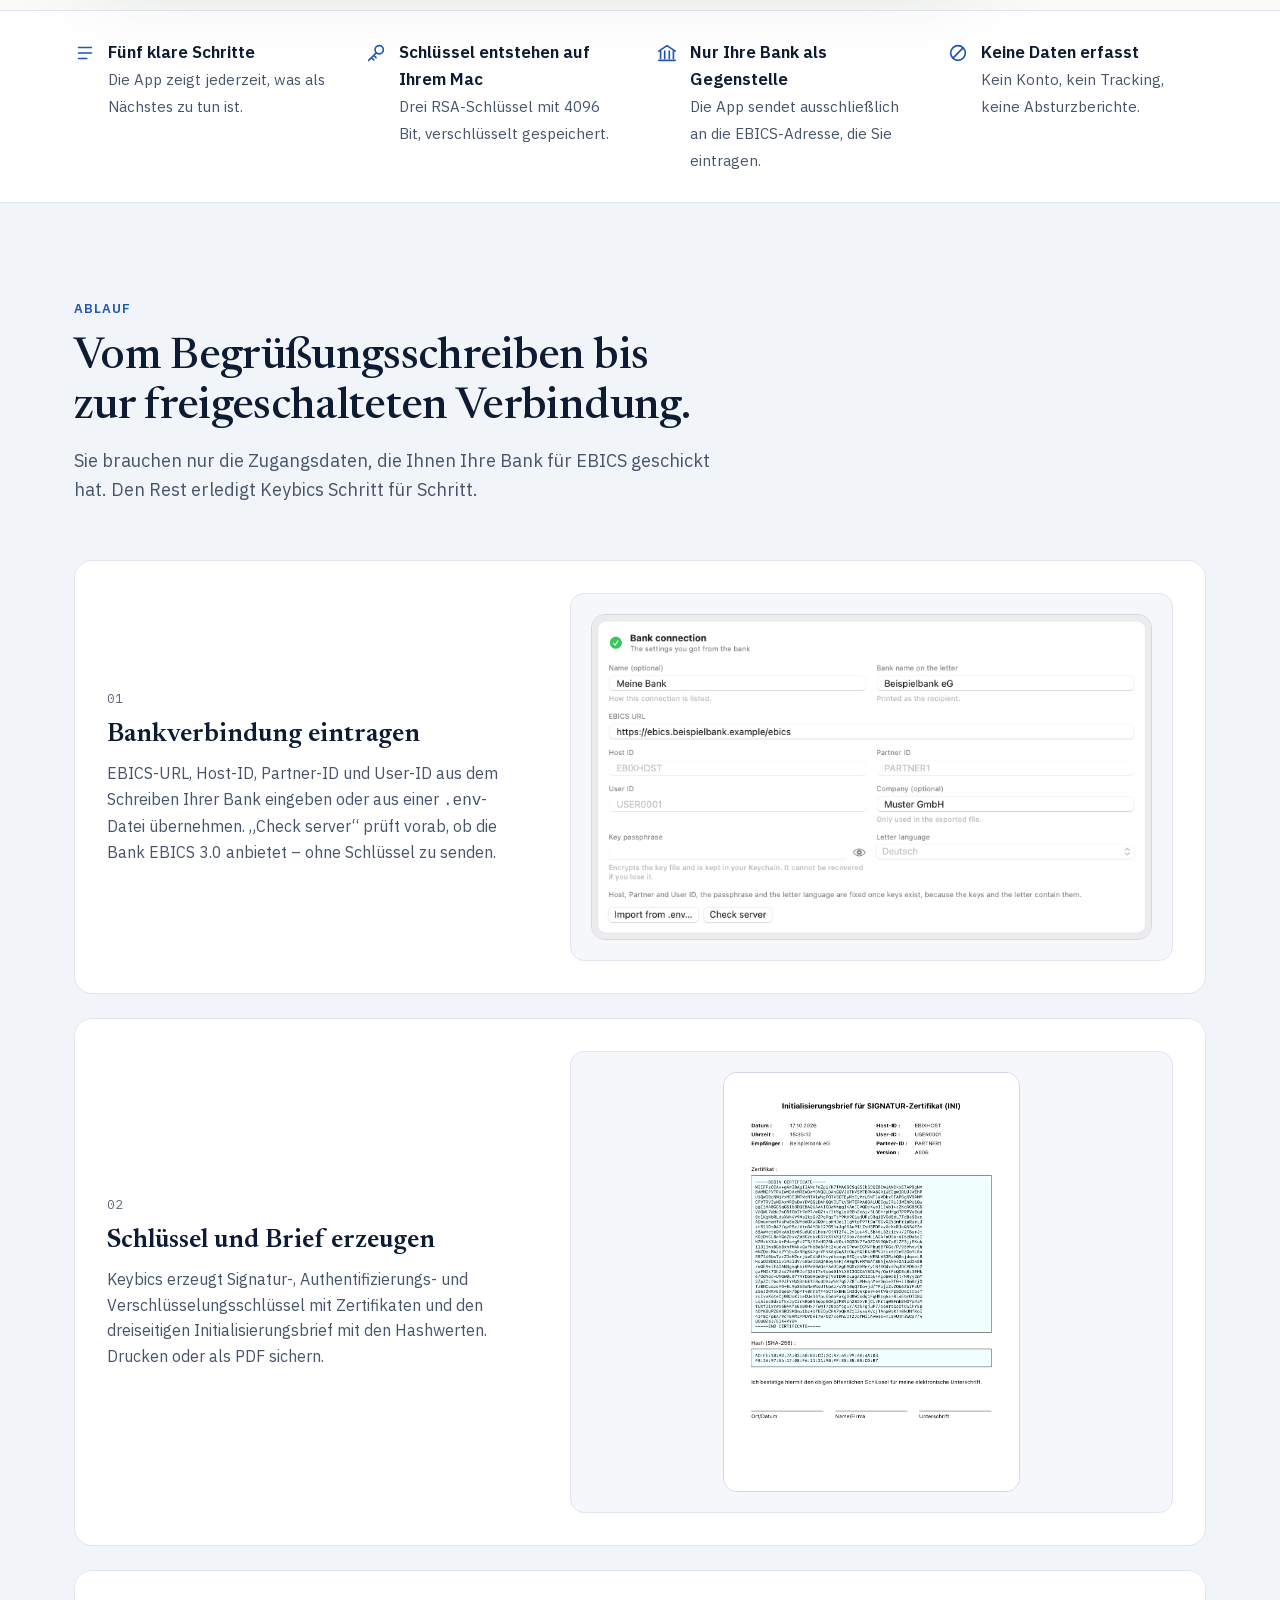
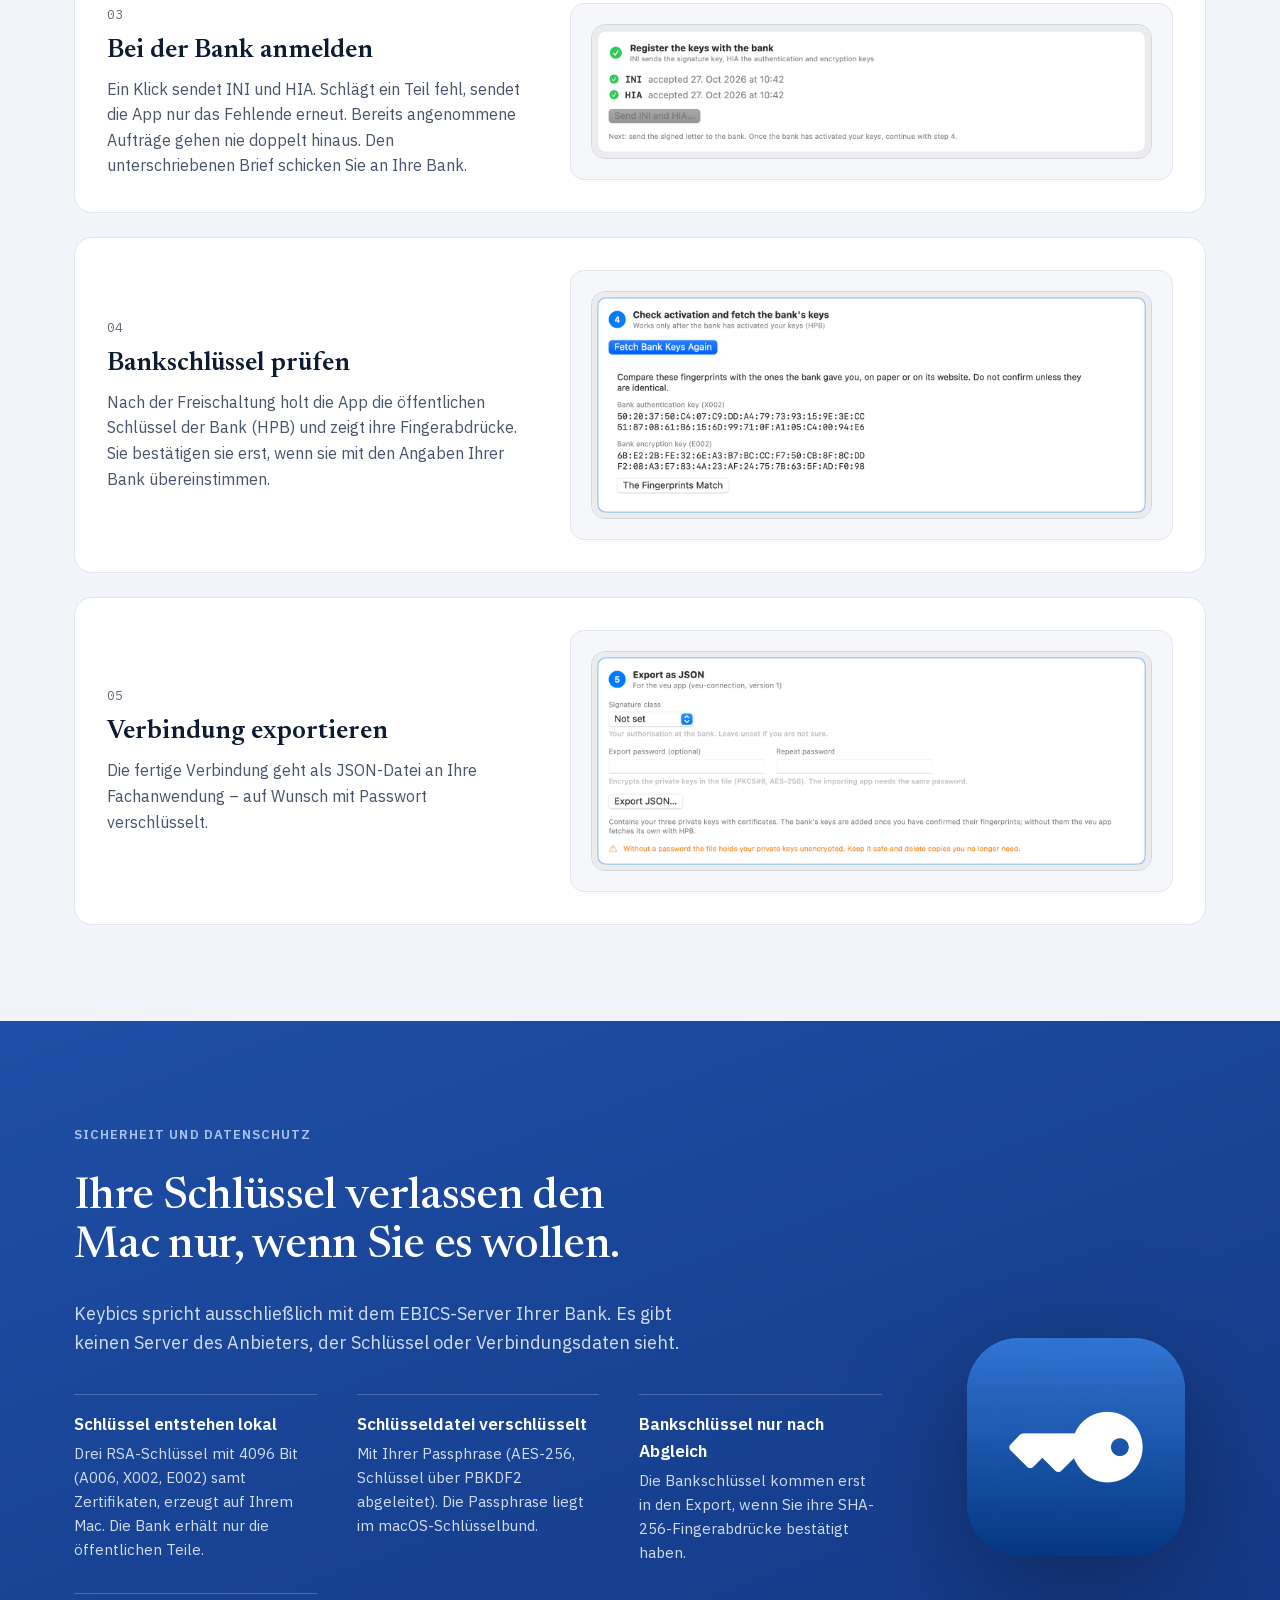
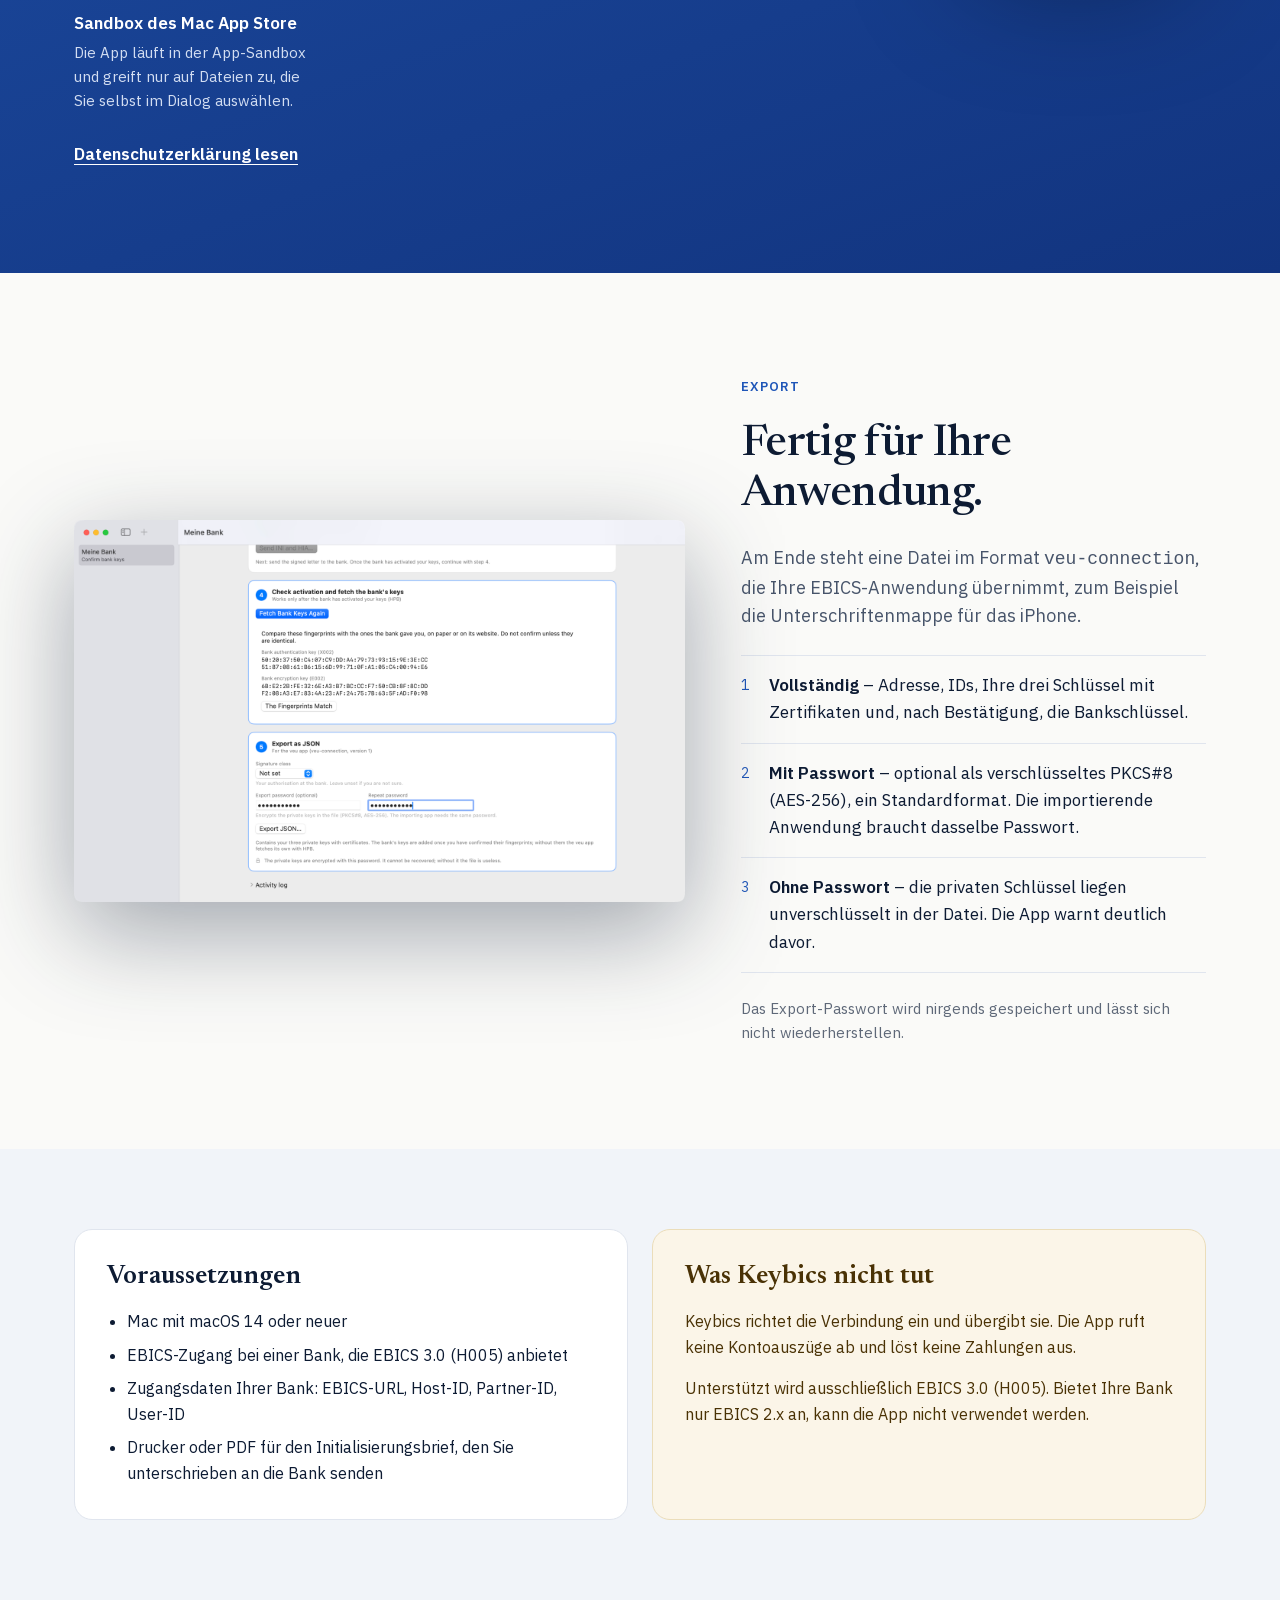
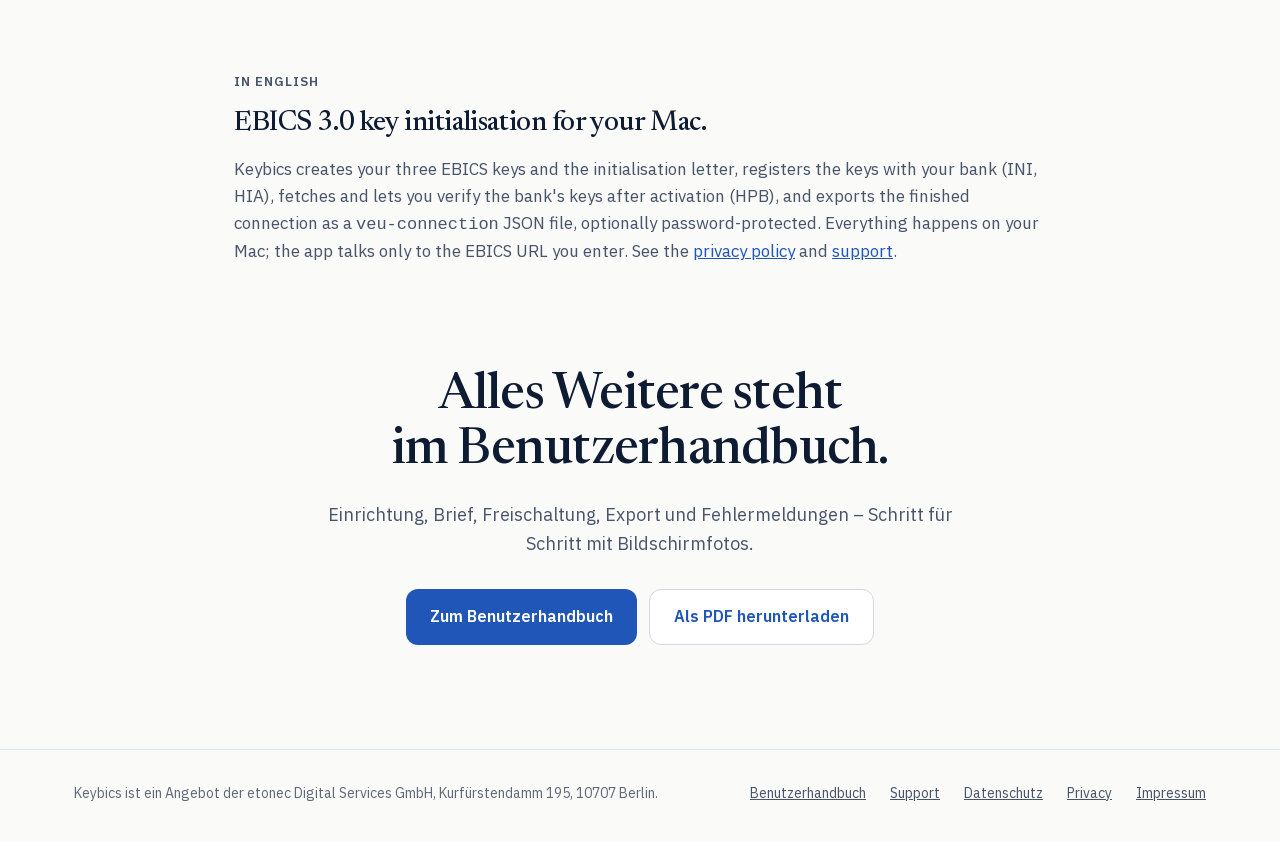
==== commit 1c43c935: "Step 5 images and handbook PDF for the new export layout Co-Authored-By: Claude Opus 5.5 <noreply@an" ====
--- a/index.html
+++ b/index.html
@@ -268,7 +268,7 @@
 <h3>Verbindung exportieren</h3>
 <p>Die fertige Verbindung geht als JSON-Datei an Ihre Fachanwendung – auf Wunsch mit Passwort verschlüsselt.</p>
 </div>
-<div class="step-shot"><img class="frame" src="img/schritt5-export.png" width="1574" height="640" loading="lazy" alt="Schritt 5: Export als JSON mit optionalem Passwort"></div>
+<div class="step-shot"><img class="frame" src="img/schritt5-export.png" width="1574" height="614" loading="lazy" alt="Schritt 5: Export als JSON mit optionalem Passwort"></div>
 </li>
 </ol>
 </div>
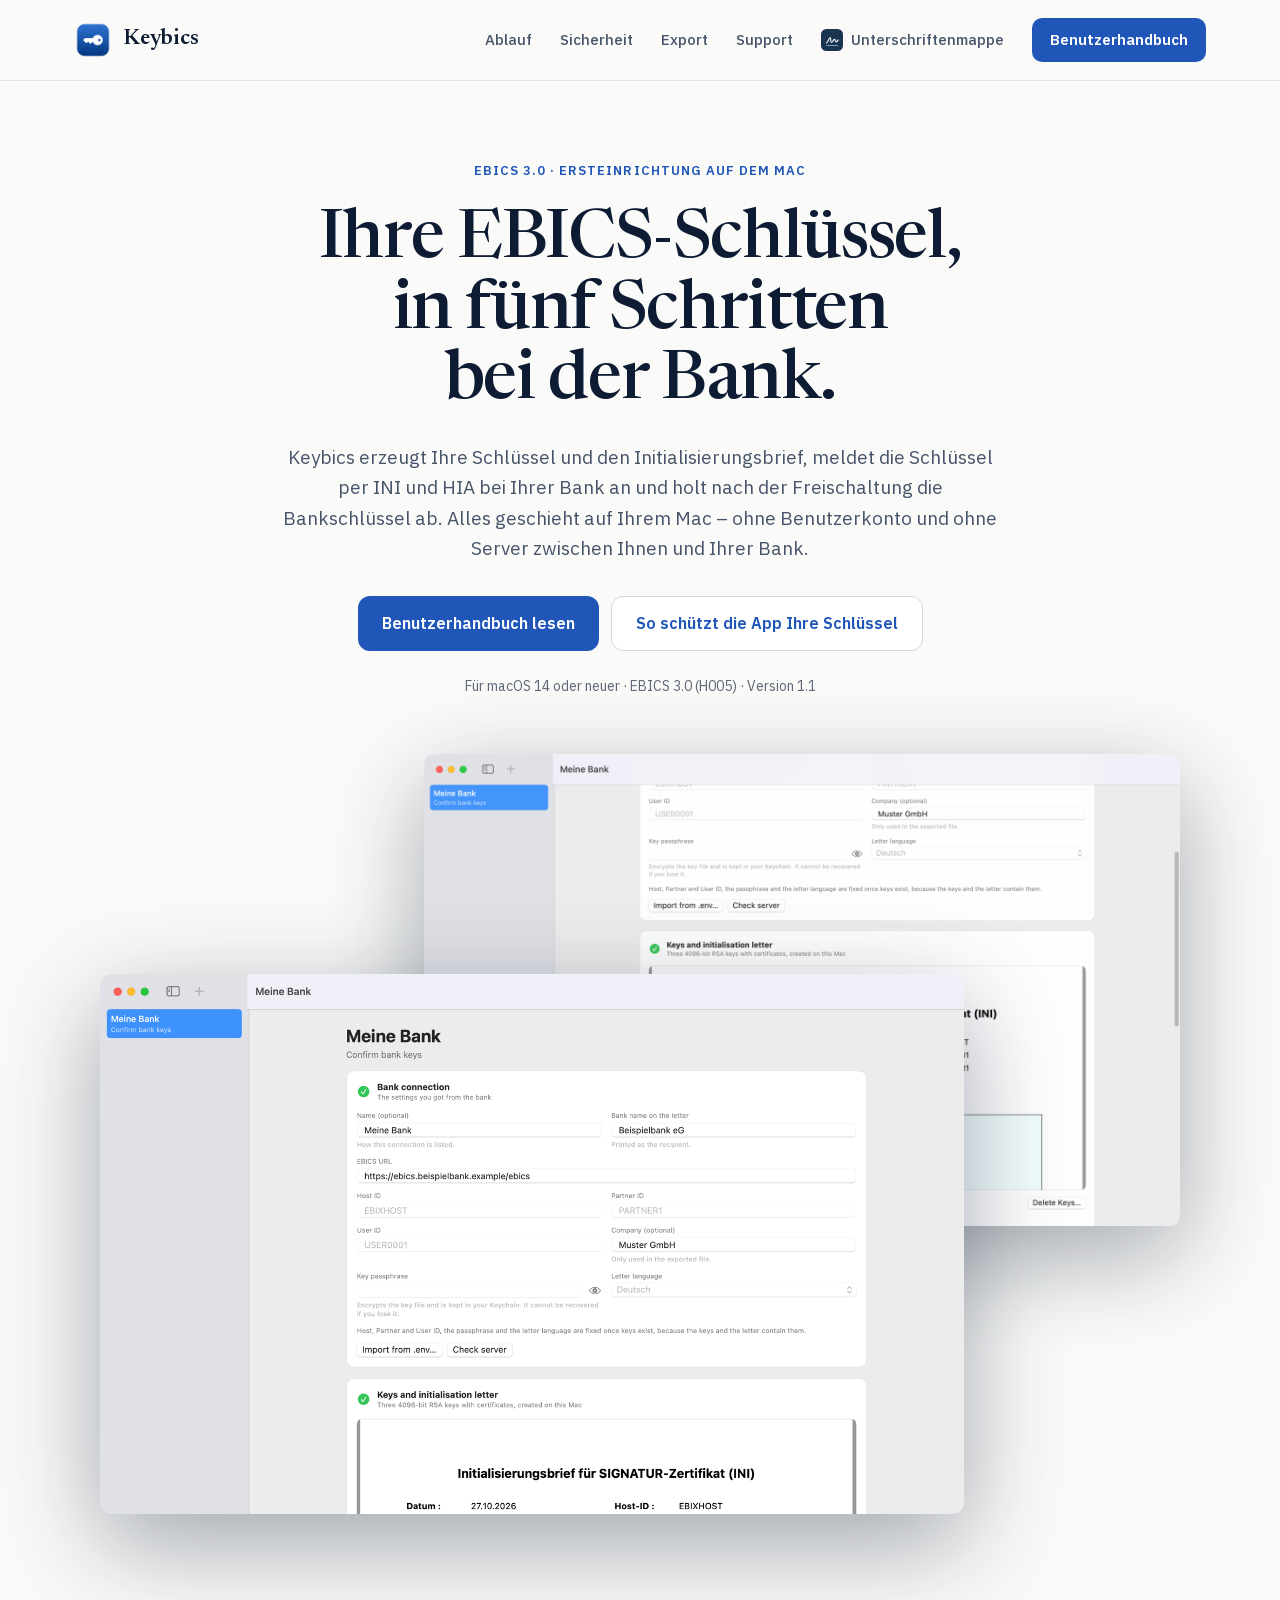
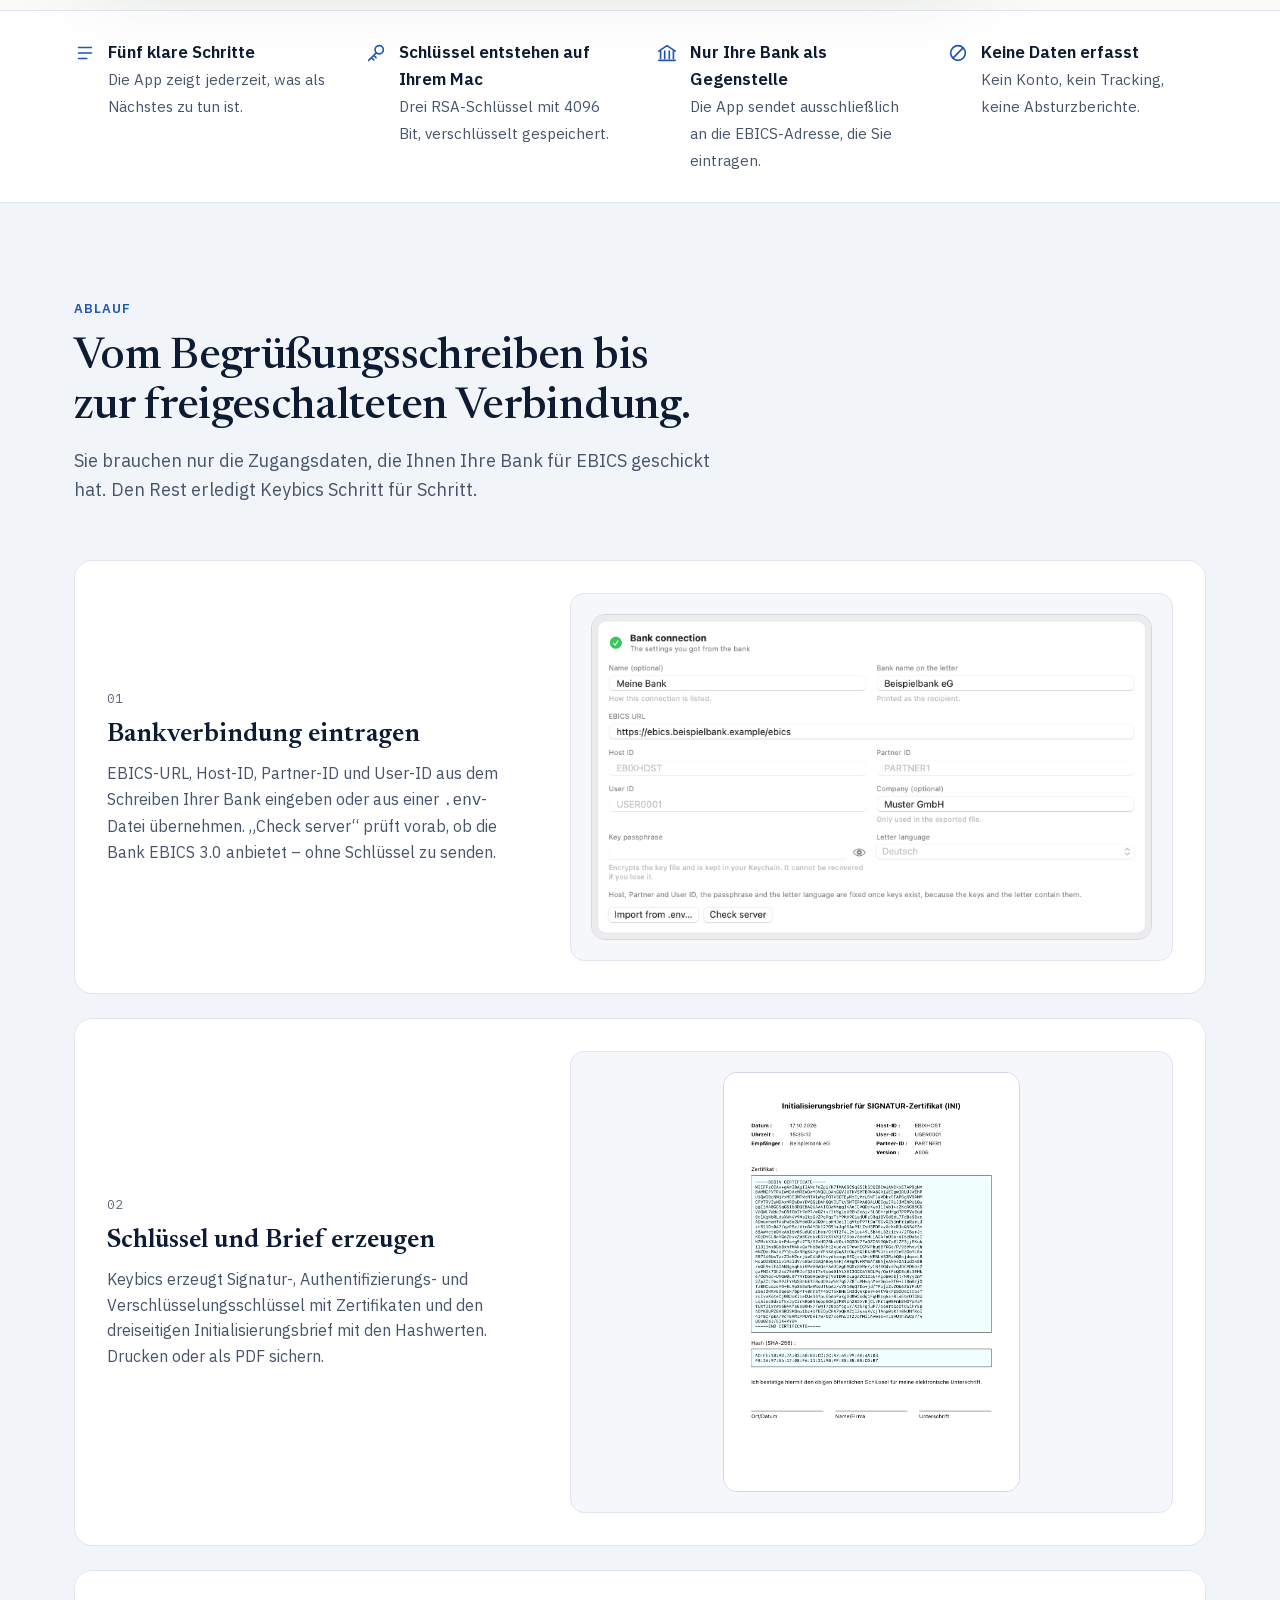
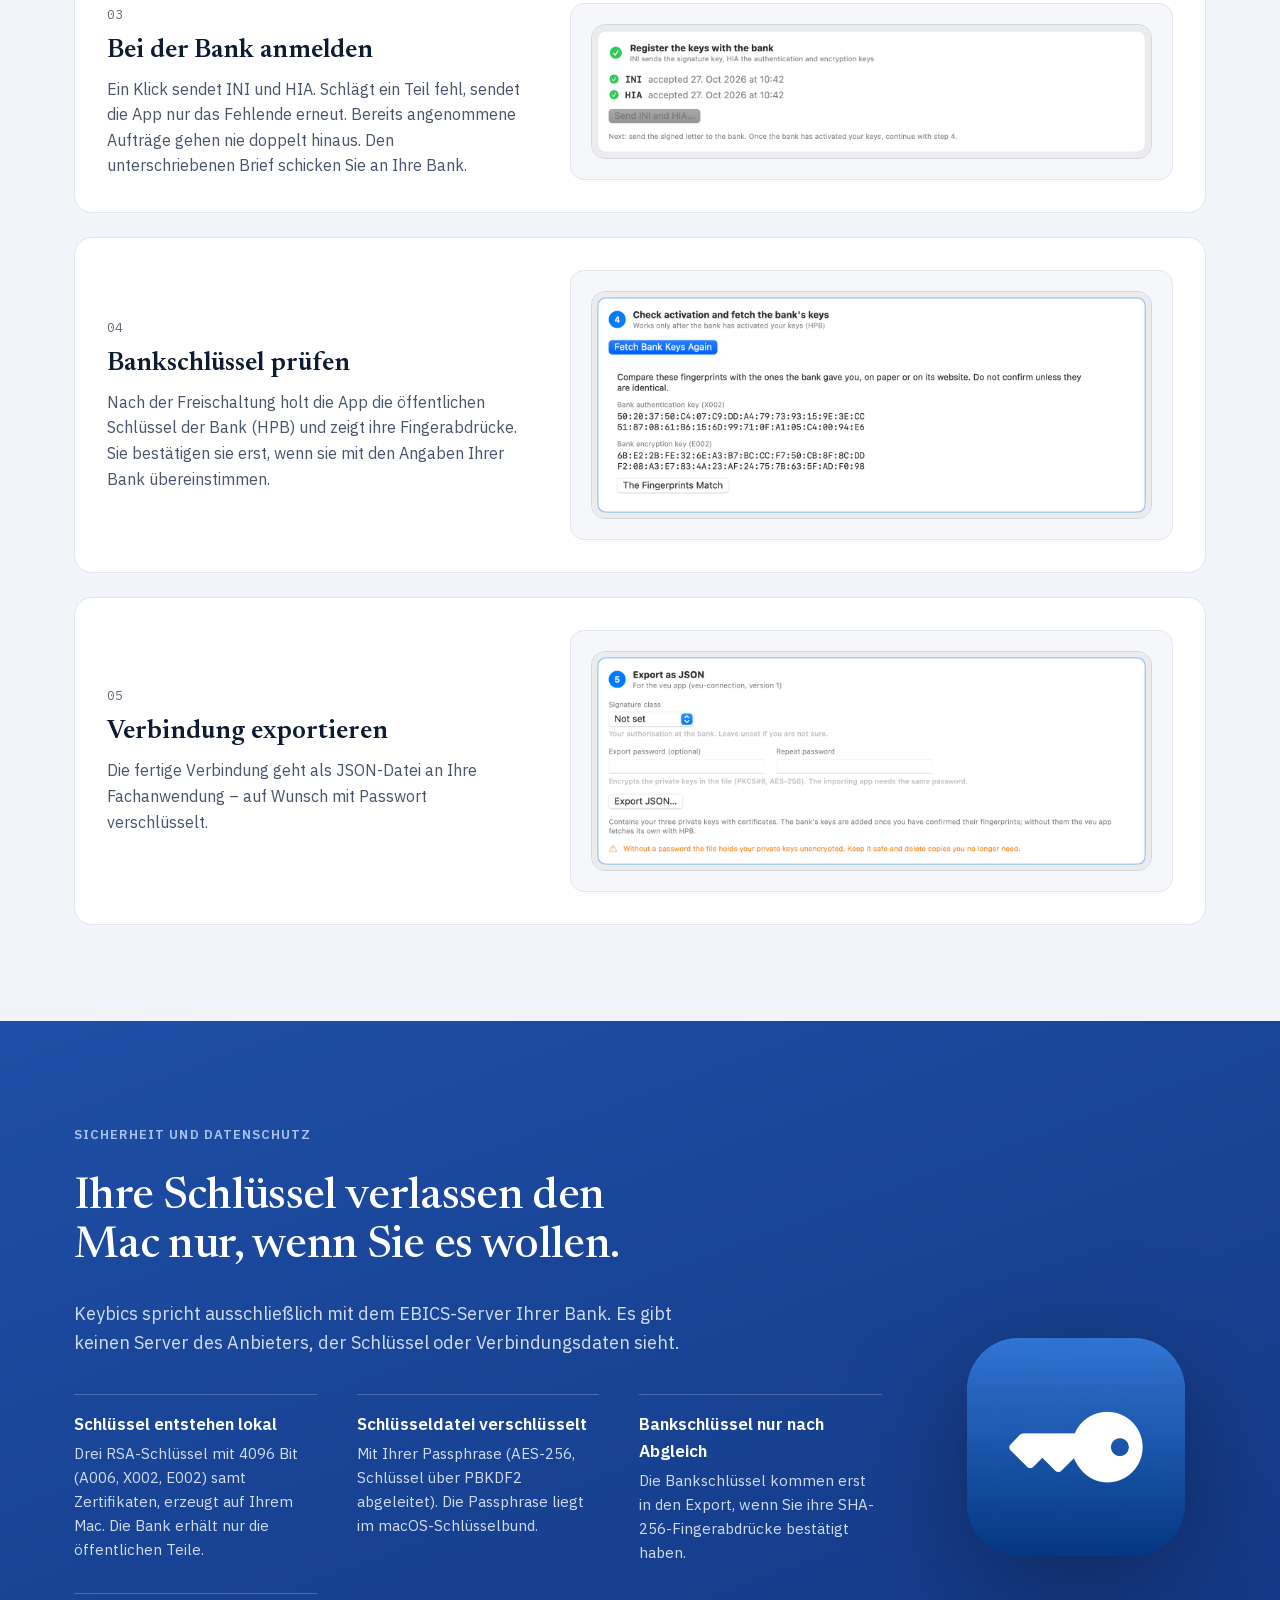
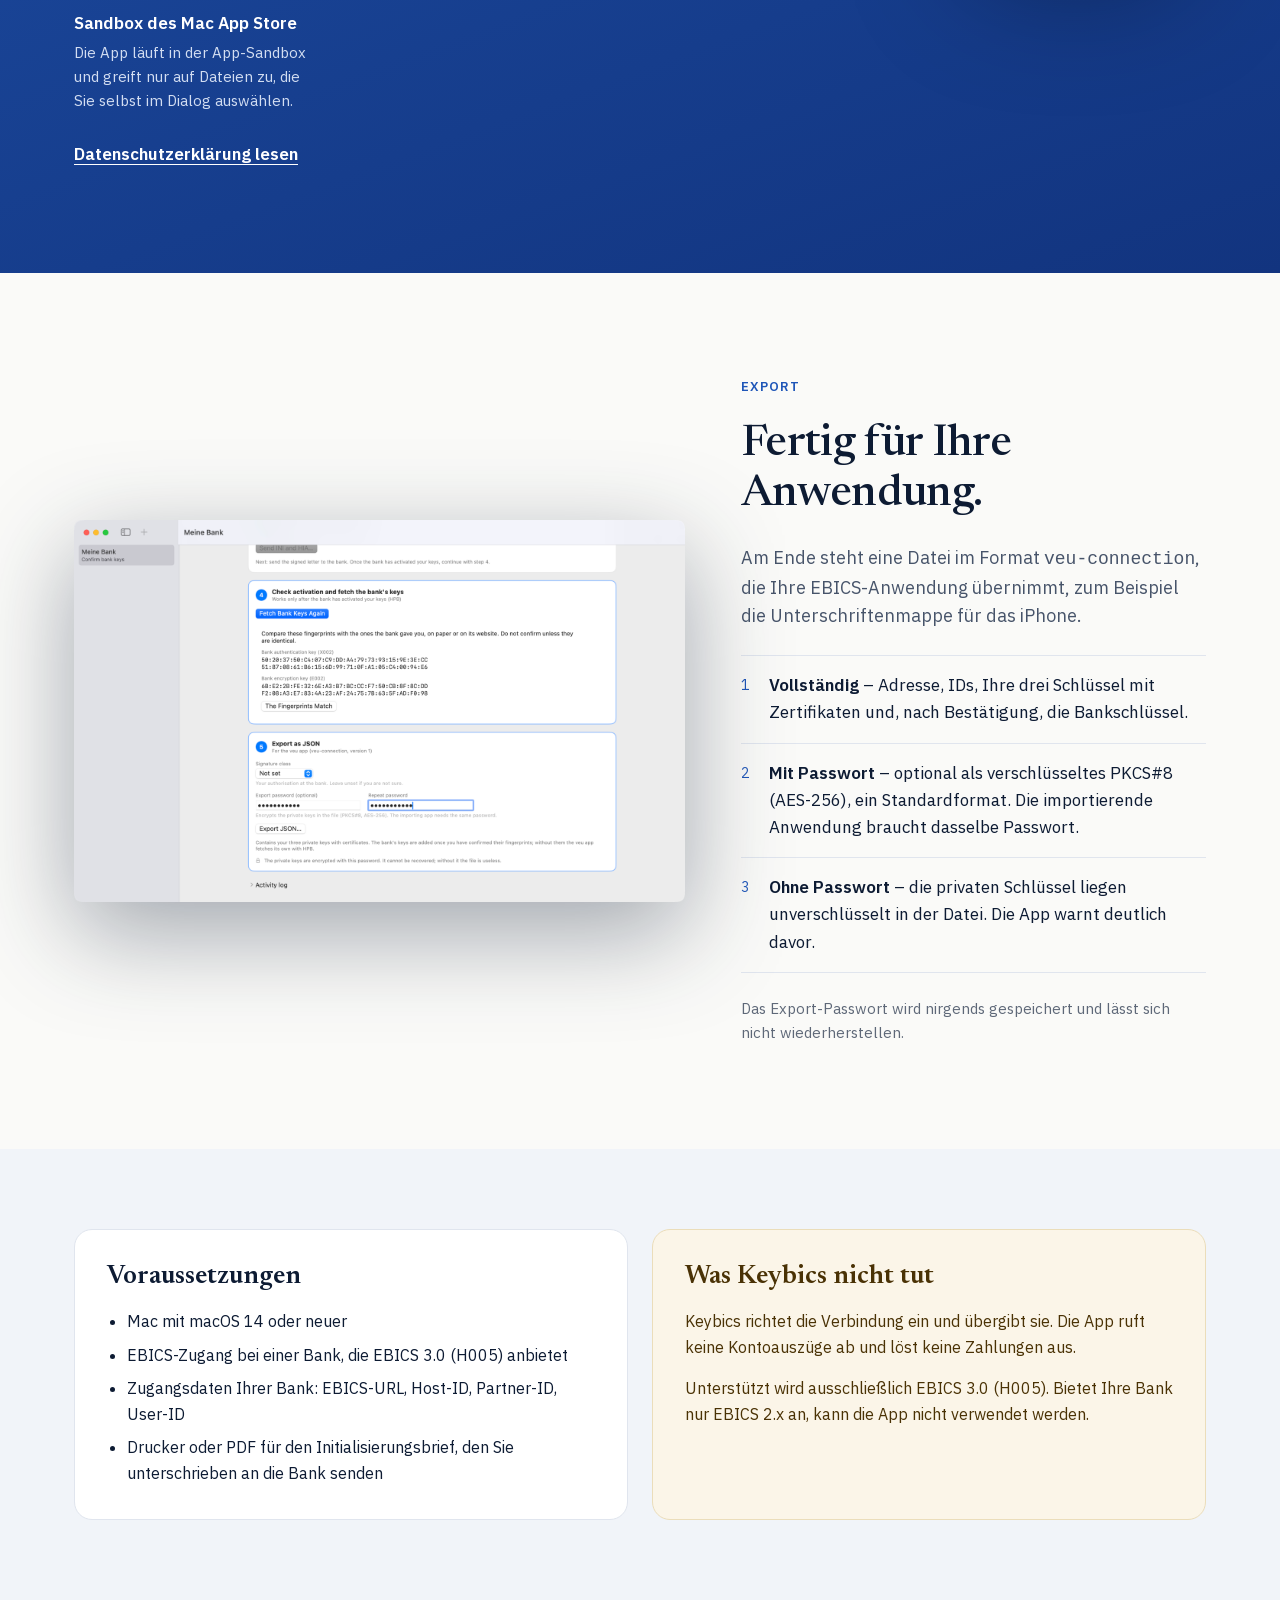
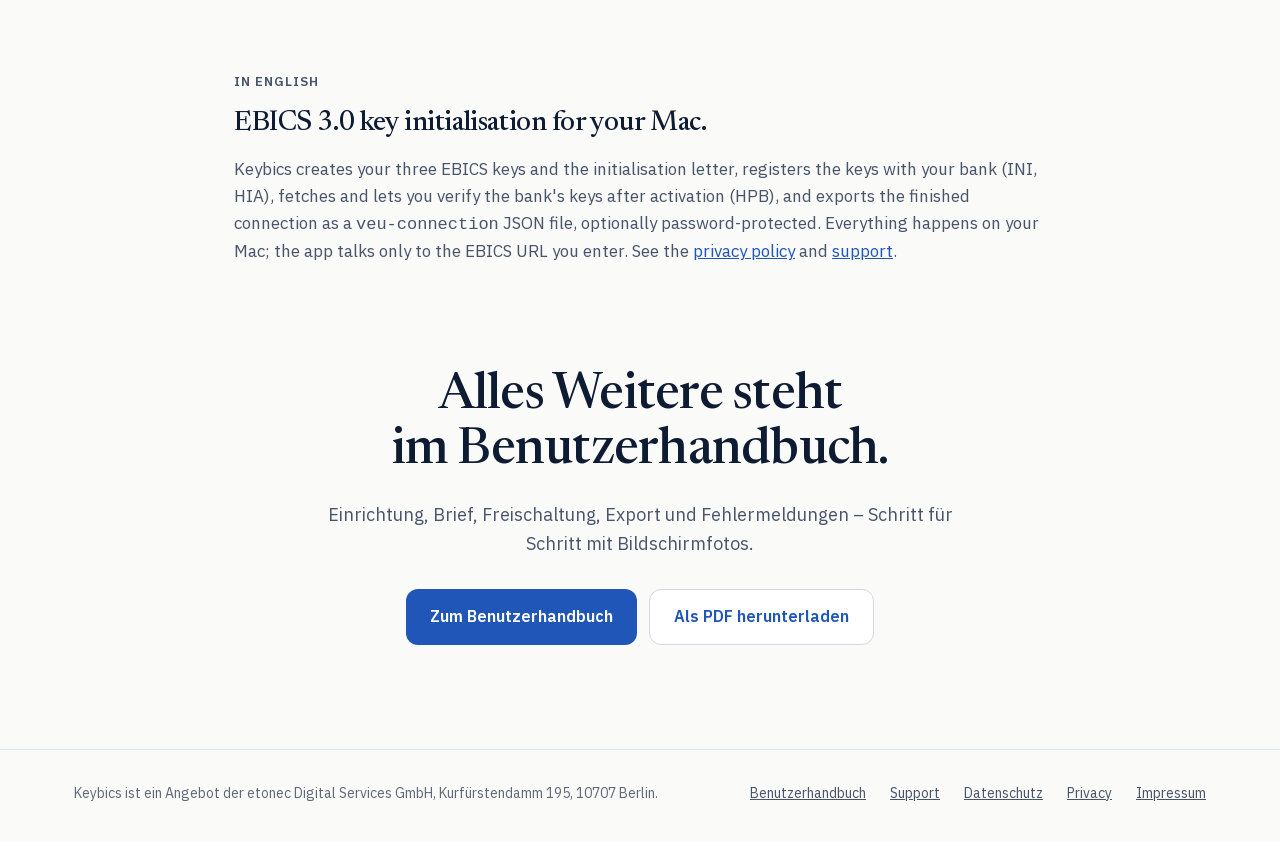
==== commit 9c6086c2: "Link to Unterschriftenmappe with its icon in the landing page header Co-Authored-By: Claude Opus 5.5" ====
--- a/index.html
+++ b/index.html
@@ -71,6 +71,9 @@
 .site-nav a { color: var(--muted); text-decoration: none; }
 .site-nav a:hover { color: var(--fg); }
 .site-nav .btn { min-height: 44px; padding: 10px 18px; border-radius: 10px; font-size: 15px; color: var(--accent-fg); }
+/* Link to the sister app Unterschriftenmappe (iOS), with its icon. */
+.site-nav .sibling { display: inline-flex; align-items: center; gap: 8px; }
+.site-nav .sibling svg { width: 22px; height: 22px; flex: none; }
 
 /* Einstieg */
 .hero .wrap { display: flex; flex-direction: column; align-items: center; text-align: center; gap: 56px; padding-block: 80px 96px; }
@@ -175,6 +178,7 @@
 <a href="#sicherheit">Sicherheit</a>
 <a href="#export">Export</a>
 <a href="support.html">Support</a>
+<a class="sibling" href="https://etoneclab.github.io/veu-app-docs/" title="Unterschriftenmappe: EBICS-Aufträge auf dem iPhone freigeben"><svg width="22" height="22" viewBox="0 0 36 36" aria-hidden="true"><rect width="36" height="36" rx="9" fill="#1A3550"/><path d="M9 23c3-1 4-9 6-9s0 8 2 8 3-5 5-5 1 4 3 4 2-2 3-3" fill="none" stroke="#FFFFFF" stroke-width="1.8" stroke-linecap="round" stroke-linejoin="round"/><path d="M9 27h18" stroke="#8FB0CE" stroke-width="1.4" stroke-linecap="round"/></svg>Unterschriftenmappe</a>
 <a class="btn btn-primary" href="benutzerhandbuch.html">Benutzerhandbuch</a>
 </nav>
 </div>
